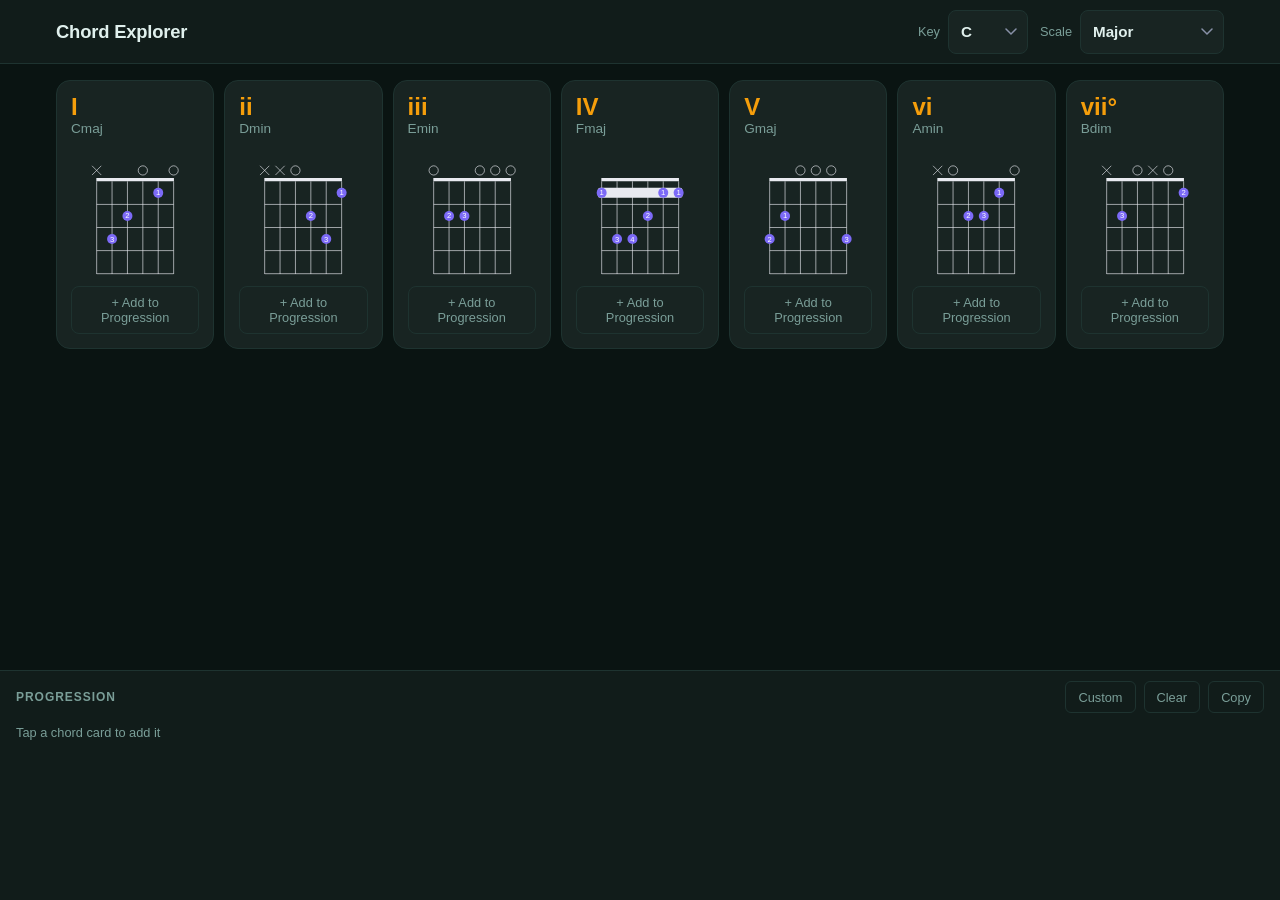
==== chords/index.html @ 4fe4b0cf "Update chord tool: fix horizontal scroll on mobile Hide Key/Scale labels and tighten header spacing " ====
<!doctype html>
<html lang="en">
  <head>
    <meta charset="UTF-8" />
    <meta name="viewport" content="width=device-width, initial-scale=1.0" />
    <title>Chord Explorer</title>
    <link rel="icon" type="image/svg+xml" href="data:image/svg+xml,<svg xmlns='http://www.w3.org/2000/svg' viewBox='0 0 100 100'><text y='.9em' font-size='90'>🎸</text></svg>" />
    <script type="module" crossorigin src="/chords/assets/index-B1bBTG7z.js"></script>
    <link rel="stylesheet" crossorigin href="/chords/assets/index-D0jfvuM8.css">
  </head>
  <body>
    <header id="app-header">
      <div class="header-inner">
        <h1 class="app-title">Chord Explorer</h1>
        <div class="controls">
          <div class="control-group">
            <label for="key-select">Key</label>
            <select id="key-select"></select>
          </div>
          <div class="control-group">
            <label for="scale-select">Scale</label>
            <select id="scale-select"></select>
          </div>
        </div>
      </div>
    </header>

    <main>
      <div id="chord-grid"></div>
    </main>

    <footer id="progression-bar">
      <div class="progression-header">
        <span class="progression-label">Progression</span>
        <div class="progression-actions">
          <button id="custom-chord-btn" class="btn-ghost">Custom</button>
          <button id="clear-btn" class="btn-ghost">Clear</button>
          <button id="copy-btn" class="btn-ghost">Copy</button>
        </div>
      </div>
      <div class="progression-slots" id="progression-slots">
        <p class="progression-empty">Tap a chord card to add it</p>
      </div>
    </footer>

    <!-- Custom chord modal -->
    <div id="custom-modal" class="modal-backdrop" hidden>
      <div class="modal">
        <div class="modal-header">
          <h2 class="modal-title">Custom Chord</h2>
          <button id="modal-close" class="modal-close" aria-label="Close">×</button>
        </div>
        <p class="modal-hint">Tap a fret to place a finger. Tap the string label to toggle mute (✕) / open (○).</p>
        <div class="fret-editor">
          <div id="fret-grid"></div>
        </div>
        <div id="chord-id-result" class="chord-id-result" hidden></div>
        <div class="modal-footer">
          <input id="custom-chord-name" class="chord-name-input" type="text" placeholder="Name (optional, e.g. Cadd9)" maxlength="20" />
          <button id="custom-chord-add" class="btn-accent">Add to Progression</button>
        </div>
      </div>
    </div>

  </body>
</html>
---- chords/assets/index-D0jfvuM8.css ----
:root{--bg: #0a1412;--surface: #111c1a;--card: #182422;--card-hover: #1e2c29;--accent: #2dd4bf;--accent-glow: rgba(45, 212, 191, .3);--accent2: #f59e0b;--text: #e0f0ed;--text-muted: #7a9e98;--border: #1e3330;--strong-color: #2dd4bf;--strong-glow: rgba(45, 212, 191, .35);--common-color: #67e8f9;--common-glow: rgba(103, 232, 249, .25);--possible-color: #6ee7b7;--possible-glow: rgba(110, 231, 183, .2);--header-height: 64px;--footer-height: 230px}*,*:before,*:after{box-sizing:border-box;margin:0;padding:0}html{font-size:16px;-webkit-text-size-adjust:100%;overflow-x:hidden}body{overflow-x:hidden}body{font-family:-apple-system,BlinkMacSystemFont,Segoe UI,Roboto,sans-serif;background:var(--bg);color:var(--text);min-height:100dvh;display:flex;flex-direction:column}#app-header{position:sticky;top:0;z-index:100;background:var(--surface);border-bottom:1px solid var(--border);height:var(--header-height)}.header-inner{max-width:1200px;margin:0 auto;padding:0 16px;height:100%;display:flex;align-items:center;gap:16px}.app-title{font-size:1.15rem;font-weight:700;color:var(--text);letter-spacing:-.01em;white-space:nowrap;flex-shrink:0}.controls{display:flex;gap:12px;flex:1;justify-content:flex-end}.control-group{display:flex;align-items:center;gap:8px}.control-group label{font-size:.8rem;color:var(--text-muted);font-weight:500;white-space:nowrap}select{-webkit-appearance:none;-moz-appearance:none;appearance:none;background:var(--card);color:var(--text);border:1px solid var(--border);border-radius:8px;padding:8px 32px 8px 12px;font-size:.95rem;font-weight:600;cursor:pointer;min-height:44px;min-width:80px;background-image:url("data:image/svg+xml,%3Csvg xmlns='http://www.w3.org/2000/svg' width='12' height='8' viewBox='0 0 12 8'%3E%3Cpath d='M1 1l5 5 5-5' stroke='%238891a8' stroke-width='1.5' fill='none' stroke-linecap='round'/%3E%3C/svg%3E");background-repeat:no-repeat;background-position:right 10px center;transition:border-color .15s,background-color .15s}select:focus{outline:none;border-color:var(--accent)}main{flex:1;padding:16px;padding-bottom:calc(var(--footer-height) + 24px);max-width:1200px;margin:0 auto;width:100%}#chord-grid{display:grid;grid-template-columns:repeat(2,1fr);gap:10px}@media (min-width: 480px){#chord-grid{grid-template-columns:repeat(2,1fr)}}@media (min-width: 768px){#chord-grid{grid-template-columns:repeat(3,1fr)}}@media (min-width: 1024px){#chord-grid{grid-template-columns:repeat(4,1fr)}}@media (min-width: 1200px){#chord-grid{grid-template-columns:repeat(7,1fr)}}.chord-card{position:relative;background:var(--card);border:1px solid var(--border);border-radius:14px;padding:14px;cursor:pointer;transition:border-color .2s,box-shadow .2s,background-color .2s;display:flex;flex-direction:column;gap:10px;-webkit-tap-highlight-color:transparent;-webkit-user-select:none;user-select:none}@media (max-width: 479px){.header-inner{gap:8px;padding:0 10px}.app-title{font-size:1rem}.control-group label{display:none}.controls{gap:6px}select{min-width:0;padding:8px 28px 8px 8px;font-size:.9rem}}@media (max-width: 479px){.chord-card{flex-direction:column;padding:10px;gap:6px}.diagram-container{height:110px}.diagram-container svg{height:110px}.numeral{font-size:1.2rem}.add-btn{display:none}.chord-card.active:after{content:none}}.chord-card:active{background:var(--card-hover)}.chord-card.active{border-color:var(--accent);box-shadow:0 0 0 1px var(--accent),0 4px 20px var(--accent-glow)}.chord-card.strength-strong{border-color:var(--strong-color);box-shadow:0 0 12px var(--strong-glow)}.chord-card.strength-common{border-color:var(--common-color);box-shadow:0 0 8px var(--common-glow)}.chord-card.strength-possible{border-color:var(--possible-color)}.chord-card.strength-unusual{border-color:var(--border)}.suggestion-badge{position:absolute;top:-10px;right:10px;font-size:.68rem;font-weight:700;padding:2px 8px;border-radius:20px;letter-spacing:.02em;text-transform:uppercase;pointer-events:none}.badge-strong{background:var(--strong-color);color:#0a1412}.badge-common{background:var(--common-color);color:#0a1412}.badge-possible{background:var(--possible-color);color:#0a1412}.card-top{display:flex;flex-direction:column;gap:2px}.numeral{font-size:1.5rem;font-weight:800;color:var(--accent2);line-height:1;font-variant-numeric:tabular-nums}.chord-name{font-size:.85rem;color:var(--text-muted);font-weight:500}.diagram-container{display:flex;align-items:center;justify-content:center;height:130px}.diagram-container svg{width:100%;height:130px;max-width:140px}.diagram-container .barre{fill:#e8eaf0!important}.diagram-loading{width:40px;height:40px;flex-shrink:0;border:2px solid var(--border);border-top-color:var(--accent);border-radius:50%;animation:spin .8s linear infinite}@keyframes spin{to{transform:rotate(360deg)}}.no-fingering{font-size:.75rem;color:var(--text-muted);text-align:center;line-height:1.4}.add-btn{background:transparent;border:1px solid var(--border);color:var(--text-muted);border-radius:8px;padding:8px 12px;font-size:.8rem;cursor:pointer;transition:border-color .15s,color .15s,background-color .15s;min-height:36px;width:100%;text-align:center;margin-top:auto}.add-btn:active,.add-btn:hover{border-color:var(--accent);color:var(--accent);background:var(--accent-glow)}#progression-bar{position:fixed;bottom:0;left:0;right:0;z-index:100;background:var(--surface);border-top:1px solid var(--border);padding:10px 16px 12px;height:var(--footer-height);display:flex;flex-direction:column;gap:8px}.progression-header{display:flex;align-items:center;justify-content:space-between}.progression-label{font-size:.75rem;font-weight:700;color:var(--text-muted);text-transform:uppercase;letter-spacing:.08em}.progression-actions{display:flex;gap:8px}.btn-ghost{background:transparent;border:1px solid var(--border);color:var(--text-muted);border-radius:6px;padding:4px 12px;font-size:.8rem;cursor:pointer;min-height:32px;transition:border-color .15s,color .15s}.btn-ghost:active,.btn-ghost:hover{border-color:var(--text-muted);color:var(--text)}.modal-backdrop{position:fixed;top:0;right:0;bottom:0;left:0;z-index:200;background:#000000b3;display:flex;align-items:center;justify-content:center;padding:16px}.modal-backdrop[hidden]{display:none}.modal{background:var(--surface);border:1px solid var(--border);border-radius:16px;padding:20px;width:100%;max-width:420px;display:flex;flex-direction:column;gap:14px}.modal-header{display:flex;align-items:center;justify-content:space-between}.modal-title{font-size:1rem;font-weight:700}.modal-close{background:none;border:none;color:var(--text-muted);font-size:1.4rem;cursor:pointer;line-height:1;padding:0 4px}.modal-hint{font-size:.75rem;color:var(--text-muted);line-height:1.4}.fret-editor{overflow-x:auto}.fret-nav-row{display:flex;align-items:center;justify-content:center;gap:12px;margin-bottom:8px}.fret-nav-btn{background:var(--card);border:1px solid var(--border);color:var(--text);border-radius:6px;width:32px;height:32px;font-size:.75rem;cursor:pointer;transition:background .12s}.fret-nav-btn:disabled{opacity:.3;cursor:default}.fret-nav-btn:not(:disabled):active{background:var(--border)}.fret-nav-label{font-size:.8rem;color:var(--text-muted);min-width:80px;text-align:center}.fret-row{display:flex;gap:6px;margin-bottom:6px;align-items:center}.fret-label-cell{width:24px;flex-shrink:0;font-size:.7rem;color:var(--text-muted);text-align:right;padding-right:4px;background:none;border:none;cursor:pointer;border-radius:4px;-webkit-tap-highlight-color:transparent;align-self:stretch}.fret-label-cell:active{color:var(--accent);background:var(--accent-glow)}.string-header{flex:1;background:var(--card);border:1px solid var(--border);color:var(--text-muted);border-radius:6px;height:36px;font-size:.8rem;font-weight:600;cursor:pointer;transition:background .12s,color .12s;-webkit-tap-highlight-color:transparent}.string-header:active{background:var(--border)}.string-header.is-muted{color:var(--text-muted);border-color:var(--text-muted)}.fret-cell{flex:1;background:var(--card);border:1px solid var(--border);border-radius:6px;height:36px;cursor:pointer;transition:background .12s,border-color .12s;-webkit-tap-highlight-color:transparent}.fret-cell.active{background:var(--accent);border-color:var(--accent)}.fret-cell.muted{opacity:.3;cursor:default}.chord-id-result{font-size:.82rem;font-weight:600;padding:8px 12px;border-radius:8px;text-align:center;letter-spacing:.01em}.chord-id-result[hidden]{display:none}.chord-id-in-key{background:#2dd4bf1a;color:var(--accent);border:1px solid rgba(45,212,191,.3)}.chord-id-out-of-key{background:#8891a814;color:var(--text-muted);border:1px solid var(--border)}.modal-footer{display:flex;gap:8px;align-items:center}.chord-name-input{flex:1;background:var(--card);border:1px solid var(--border);border-radius:8px;color:var(--text);padding:0 12px;height:40px;font-size:.9rem;min-width:0}.chord-name-input:focus{outline:none;border-color:var(--accent)}.btn-accent{background:var(--accent);border:none;color:#fff;border-radius:8px;padding:0 16px;height:40px;font-size:.85rem;font-weight:600;cursor:pointer;white-space:nowrap;flex-shrink:0;transition:opacity .15s}.btn-accent:active{opacity:.8}.progression-slots{display:flex;gap:8px;overflow-x:auto;padding-bottom:2px;scrollbar-width:none;-webkit-overflow-scrolling:touch}.progression-slots::-webkit-scrollbar{display:none}.progression-empty{font-size:.8rem;color:var(--text-muted);padding:4px 0}.prog-slot{flex-shrink:0;display:flex;flex-direction:column;align-items:center;gap:6px;background:var(--card);border:1px solid var(--border);border-radius:10px;padding:8px 14px 12px;position:relative;min-width:96px}.prog-diagram{width:88px}.prog-diagram svg{width:88px;height:90px}.prog-slot-last{border-color:var(--accent)}.prog-numeral{font-size:1.15rem;font-weight:700;color:var(--accent2)}.prog-name{font-size:.9rem;color:var(--text-muted);white-space:nowrap}.prog-remove{position:absolute;top:4px;right:4px;background:none;border:none;color:var(--text-muted);cursor:pointer;font-size:.85rem;line-height:1;width:18px;height:18px;display:flex;align-items:center;justify-content:center;border-radius:4px}.prog-remove:active{color:var(--text)}
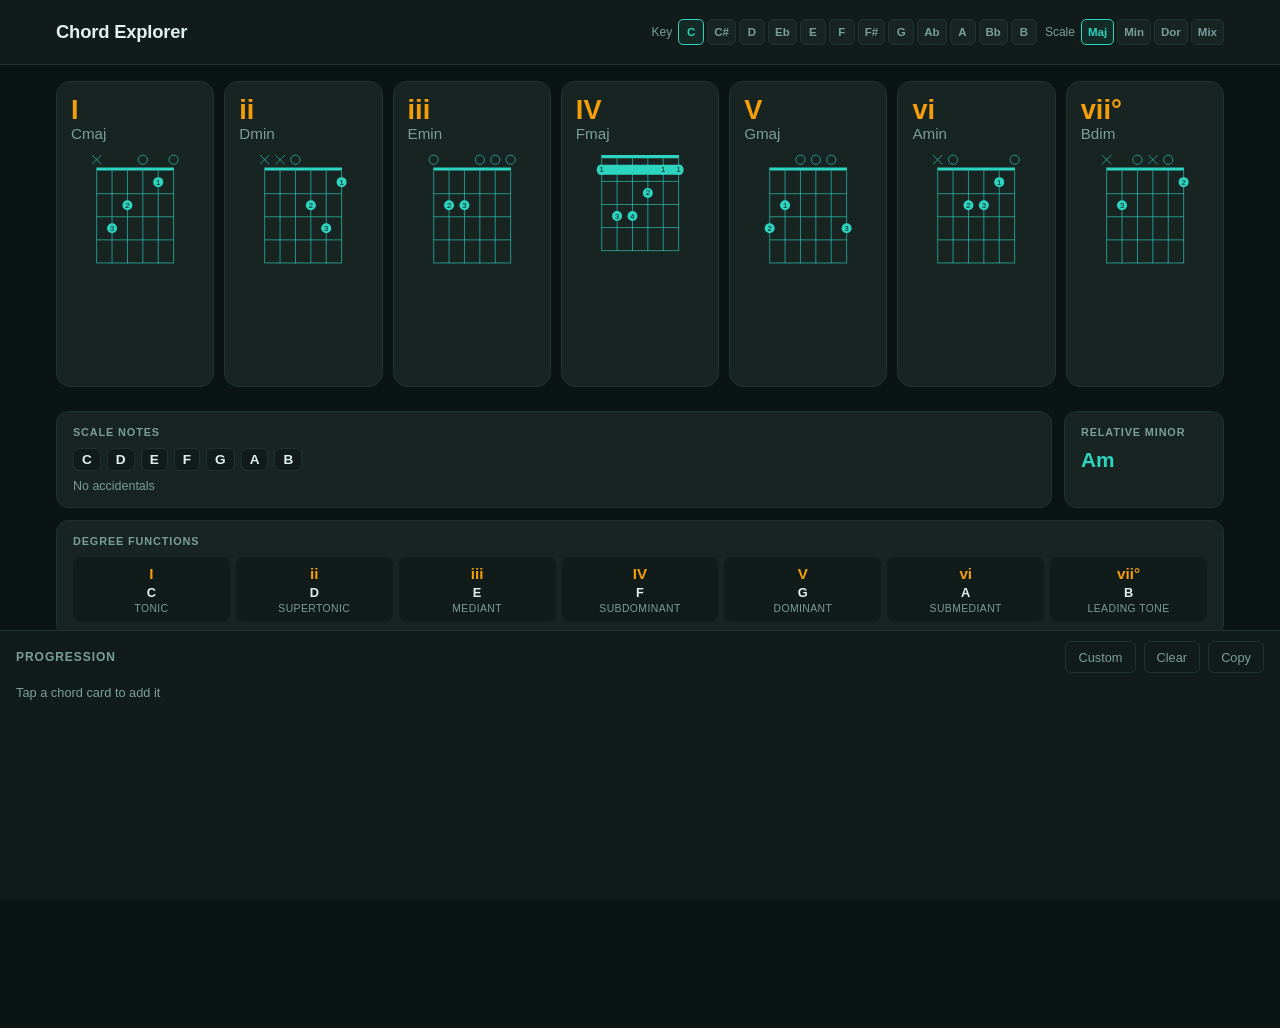
==== commit bb204aad: "Update chord tool: single-tap add, theory panel, teal theme, button selectors - Single-tap to add ch" ====
--- a/chords/index.html
+++ b/chords/index.html
@@ -5,8 +5,8 @@
     <meta name="viewport" content="width=device-width, initial-scale=1.0" />
     <title>Chord Explorer</title>
     <link rel="icon" type="image/svg+xml" href="data:image/svg+xml,<svg xmlns='http://www.w3.org/2000/svg' viewBox='0 0 100 100'><text y='.9em' font-size='90'>🎸</text></svg>" />
-    <script type="module" crossorigin src="/chords/assets/index-B1bBTG7z.js"></script>
-    <link rel="stylesheet" crossorigin href="/chords/assets/index-D0jfvuM8.css">
+    <script type="module" crossorigin src="/chords/assets/index-D_tXbxlu.js"></script>
+    <link rel="stylesheet" crossorigin href="/chords/assets/index-P2fS6Lkc.css">
   </head>
   <body>
     <header id="app-header">
@@ -14,12 +14,12 @@
         <h1 class="app-title">Chord Explorer</h1>
         <div class="controls">
           <div class="control-group">
-            <label for="key-select">Key</label>
-            <select id="key-select"></select>
+            <label>Key</label>
+            <div id="key-buttons" class="btn-group"></div>
           </div>
           <div class="control-group">
-            <label for="scale-select">Scale</label>
-            <select id="scale-select"></select>
+            <label>Scale</label>
+            <div id="scale-buttons" class="btn-group"></div>
           </div>
         </div>
       </div>
@@ -27,6 +27,7 @@
 
     <main>
       <div id="chord-grid"></div>
+      <section id="theory-panel"></section>
     </main>
 
     <footer id="progression-bar">
--- a/chords/assets/index-P2fS6Lkc.css
+++ b/chords/assets/index-P2fS6Lkc.css
@@ -0,0 +1 @@
+:root{--bg: #0a1412;--surface: #111c1a;--card: #182422;--card-hover: #1e2c29;--accent: #2dd4bf;--accent-glow: rgba(45, 212, 191, .3);--accent2: #f59e0b;--text: #e0f0ed;--text-muted: #7a9e98;--border: #1e3330;--strong-color: #2dd4bf;--strong-glow: rgba(45, 212, 191, .35);--common-color: #67e8f9;--common-glow: rgba(103, 232, 249, .25);--possible-color: #6ee7b7;--possible-glow: rgba(110, 231, 183, .2);--header-height: 64px;--footer-height: 270px}*,*:before,*:after{box-sizing:border-box;margin:0;padding:0}html{font-size:16px;-webkit-text-size-adjust:100%;overflow-x:hidden}body{overflow-x:hidden}body{font-family:-apple-system,BlinkMacSystemFont,Segoe UI,Roboto,sans-serif;background:var(--bg);color:var(--text);min-height:100dvh;display:flex;flex-direction:column}#app-header{position:sticky;top:0;z-index:100;background:var(--surface);border-bottom:1px solid var(--border)}.header-inner{max-width:1200px;margin:0 auto;padding:10px 16px;display:flex;align-items:center;gap:12px;flex-wrap:wrap}@media (min-width: 480px){.header-inner{flex-wrap:nowrap;min-height:var(--header-height);padding:0 16px}}.app-title{font-size:1.15rem;font-weight:700;color:var(--text);letter-spacing:-.01em;white-space:nowrap;flex-shrink:0}.controls{display:flex;gap:8px;flex:1;justify-content:flex-end;align-items:center}.control-group{display:flex;align-items:center;gap:6px}.control-group label{font-size:.75rem;color:var(--text-muted);font-weight:500;white-space:nowrap}.btn-group{display:flex;flex-wrap:wrap;gap:3px}.selector-btn{background:var(--card);border:1px solid var(--border);color:var(--text-muted);border-radius:5px;padding:3px 6px;font-size:.72rem;font-weight:600;cursor:pointer;min-height:26px;min-width:26px;white-space:nowrap;transition:border-color .12s,color .12s,background .12s;-webkit-tap-highlight-color:transparent;font-family:inherit}.selector-btn.active{border-color:var(--accent);color:var(--accent);background:#2dd4bf14}.selector-btn:active{background:var(--card-hover)}main{flex:1;padding:16px;padding-bottom:calc(var(--footer-height) + 24px);max-width:1200px;margin:0 auto;width:100%}#chord-grid{display:grid;grid-template-columns:repeat(2,1fr);gap:10px}@media (min-width: 480px){#chord-grid{grid-template-columns:repeat(2,1fr)}}@media (min-width: 768px){#chord-grid{grid-template-columns:repeat(3,1fr)}}@media (min-width: 1024px){#chord-grid{grid-template-columns:repeat(4,1fr)}}@media (min-width: 1200px){#chord-grid{grid-template-columns:repeat(7,1fr)}}.chord-card{position:relative;background:var(--card);border:1px solid var(--border);border-radius:14px;padding:14px;cursor:pointer;transition:border-color .2s,box-shadow .2s,background-color .2s;display:flex;flex-direction:column;gap:10px;-webkit-tap-highlight-color:transparent;-webkit-user-select:none;user-select:none}@media (max-width: 479px){.header-inner{gap:6px;padding:8px 10px}.app-title{font-size:1rem}.control-group label{display:none}.controls{gap:6px;justify-content:flex-start;flex:0 0 100%}}@media (max-width: 479px){.chord-card{flex-direction:column;padding:10px;gap:6px}.diagram-container{height:108px}.diagram-container svg{height:108px}.numeral{font-size:1.4rem}.chord-card.active:after{content:none}}.chord-card:active{background:var(--card-hover)}.chord-card.active{border-color:var(--accent);box-shadow:0 0 0 1px var(--accent),0 4px 20px var(--accent-glow)}.chord-card.strength-strong{border-color:var(--strong-color);box-shadow:0 0 12px var(--strong-glow)}.chord-card.strength-common{border-color:var(--common-color);box-shadow:0 0 8px var(--common-glow)}.chord-card.strength-possible{border-color:var(--possible-color)}.chord-card.strength-unusual{border-color:var(--border)}.suggestion-badge{position:absolute;top:-10px;right:10px;font-size:.68rem;font-weight:700;padding:2px 8px;border-radius:20px;letter-spacing:.02em;text-transform:uppercase;pointer-events:none}.badge-strong{background:var(--strong-color);color:#0a1412}.badge-common{background:var(--common-color);color:#0a1412}.badge-possible{background:var(--possible-color);color:#0a1412}.card-top{display:flex;flex-direction:column;gap:2px}.numeral{font-size:1.7rem;font-weight:800;color:var(--accent2);line-height:1;font-variant-numeric:tabular-nums}.chord-name{font-size:.95rem;color:var(--text-muted);font-weight:500}.diagram-container{display:flex;align-items:center;justify-content:center;height:130px}.diagram-container svg{width:100%;height:130px;max-width:170px}@media (min-width: 1024px){.diagram-container{height:220px}.diagram-container svg{height:220px;max-width:220px}}.diagram-container .barre,.prog-diagram .barre{fill:#2dd4bf!important}.diagram-loading{width:40px;height:40px;flex-shrink:0;border:2px solid var(--border);border-top-color:var(--accent);border-radius:50%;animation:spin .8s linear infinite}@keyframes spin{to{transform:rotate(360deg)}}.no-fingering{font-size:.75rem;color:var(--text-muted);text-align:center;line-height:1.4}#progression-bar{position:fixed;bottom:0;left:0;right:0;z-index:100;background:var(--surface);border-top:1px solid var(--border);padding:10px 16px 12px;height:var(--footer-height);display:flex;flex-direction:column;gap:8px}.progression-header{display:flex;align-items:center;justify-content:space-between}.progression-label{font-size:.75rem;font-weight:700;color:var(--text-muted);text-transform:uppercase;letter-spacing:.08em}.progression-actions{display:flex;gap:8px}.btn-ghost{background:transparent;border:1px solid var(--border);color:var(--text-muted);border-radius:6px;padding:4px 12px;font-size:.8rem;cursor:pointer;min-height:32px;transition:border-color .15s,color .15s}.btn-ghost:active,.btn-ghost:hover{border-color:var(--text-muted);color:var(--text)}.modal-backdrop{position:fixed;top:0;right:0;bottom:0;left:0;z-index:200;background:#000000b3;display:flex;align-items:center;justify-content:center;padding:16px}.modal-backdrop[hidden]{display:none}.modal{background:var(--surface);border:1px solid var(--border);border-radius:16px;padding:20px;width:100%;max-width:420px;display:flex;flex-direction:column;gap:14px}.modal-header{display:flex;align-items:center;justify-content:space-between}.modal-title{font-size:1rem;font-weight:700}.modal-close{background:none;border:none;color:var(--text-muted);font-size:1.4rem;cursor:pointer;line-height:1;padding:0 4px}.modal-hint{font-size:.75rem;color:var(--text-muted);line-height:1.4}.fret-editor{overflow-x:auto}.fret-nav-row{display:flex;align-items:center;justify-content:center;gap:12px;margin-bottom:8px}.fret-nav-btn{background:var(--card);border:1px solid var(--border);color:var(--text);border-radius:6px;width:32px;height:32px;font-size:.75rem;cursor:pointer;transition:background .12s}.fret-nav-btn:disabled{opacity:.3;cursor:default}.fret-nav-btn:not(:disabled):active{background:var(--border)}.fret-nav-label{font-size:.8rem;color:var(--text-muted);min-width:80px;text-align:center}.fret-row{display:flex;gap:6px;margin-bottom:6px;align-items:center}.fret-label-cell{width:24px;flex-shrink:0;font-size:.7rem;color:var(--text-muted);text-align:right;padding-right:4px;background:none;border:none;cursor:pointer;border-radius:4px;-webkit-tap-highlight-color:transparent;align-self:stretch}.fret-label-cell:active{color:var(--accent);background:var(--accent-glow)}.string-header{flex:1;background:var(--card);border:1px solid var(--border);color:var(--text-muted);border-radius:6px;height:36px;font-size:.8rem;font-weight:600;cursor:pointer;transition:background .12s,color .12s;-webkit-tap-highlight-color:transparent}.string-header:active{background:var(--border)}.string-header.is-muted{color:var(--text-muted);border-color:var(--text-muted)}.fret-cell{flex:1;background:var(--card);border:1px solid var(--border);border-radius:6px;height:36px;cursor:pointer;transition:background .12s,border-color .12s;-webkit-tap-highlight-color:transparent}.fret-cell.active{background:var(--accent);border-color:var(--accent)}.fret-cell.muted{opacity:.3;cursor:default}.chord-id-result{font-size:.82rem;font-weight:600;padding:8px 12px;border-radius:8px;text-align:center;letter-spacing:.01em}.chord-id-result[hidden]{display:none}.chord-id-in-key{background:#2dd4bf1a;color:var(--accent);border:1px solid rgba(45,212,191,.3)}.chord-id-out-of-key{background:#8891a814;color:var(--text-muted);border:1px solid var(--border)}.modal-footer{display:flex;gap:8px;align-items:center}.chord-name-input{flex:1;background:var(--card);border:1px solid var(--border);border-radius:8px;color:var(--text);padding:0 12px;height:40px;font-size:.9rem;min-width:0}.chord-name-input:focus{outline:none;border-color:var(--accent)}.btn-accent{background:var(--accent);border:none;color:#fff;border-radius:8px;padding:0 16px;height:40px;font-size:.85rem;font-weight:600;cursor:pointer;white-space:nowrap;flex-shrink:0;transition:opacity .15s}.btn-accent:active{opacity:.8}.progression-slots{display:flex;gap:8px;overflow-x:auto;padding-bottom:2px;scrollbar-width:none;-webkit-overflow-scrolling:touch}.progression-slots::-webkit-scrollbar{display:none}.progression-empty{font-size:.8rem;color:var(--text-muted);padding:4px 0}.prog-slot{flex-shrink:0;display:flex;flex-direction:column;align-items:center;gap:6px;background:var(--card);border:1px solid var(--border);border-radius:10px;padding:8px 14px 12px;position:relative;min-width:116px}.prog-diagram{width:108px}.prog-diagram svg{width:108px;height:112px}.prog-slot-last{border-color:var(--accent)}.prog-numeral{font-size:1.3rem;font-weight:700;color:var(--accent2)}.prog-name{font-size:1rem;color:var(--text-muted);white-space:nowrap}.prog-remove{position:absolute;top:4px;right:4px;background:none;border:none;color:var(--text-muted);cursor:pointer;font-size:.85rem;line-height:1;width:18px;height:18px;display:flex;align-items:center;justify-content:center;border-radius:4px}.prog-remove:active{color:var(--text)}.prog-position{font-size:.65rem;color:var(--text-muted);opacity:.5;font-variant-numeric:tabular-nums}.prog-key-divider{flex-shrink:0;display:flex;flex-direction:column;align-items:center;justify-content:center;gap:4px;padding:0 4px;align-self:stretch}.prog-key-divider:before{content:"";display:block;width:1px;flex:1;background:var(--accent);opacity:.4;margin:0 auto}.prog-key-label{font-size:.62rem;font-weight:700;color:var(--accent);letter-spacing:.04em;text-transform:uppercase;writing-mode:vertical-rl;text-orientation:mixed;opacity:.7}#theory-panel{margin-top:24px;display:flex;flex-direction:column;gap:12px}.theory-row{display:flex;gap:12px;flex-wrap:wrap}.theory-block{background:var(--card);border:1px solid var(--border);border-radius:12px;padding:14px 16px}.theory-block-scale{flex:1;min-width:220px}.theory-block-related{min-width:160px}.theory-block-full{width:100%}.theory-label{font-size:.68rem;font-weight:700;text-transform:uppercase;letter-spacing:.08em;color:var(--text-muted);margin-bottom:10px}.theory-notes{display:flex;flex-wrap:wrap;gap:6px;margin-bottom:8px}.note-chip{background:var(--surface);border:1px solid var(--border);border-radius:6px;padding:3px 8px;font-size:.85rem;font-weight:600;color:var(--text)}.theory-keysig{font-size:.78rem;color:var(--text-muted)}.theory-related-key{font-size:1.3rem;font-weight:700;color:var(--accent);margin-top:2px}.theory-functions{display:grid;grid-template-columns:repeat(7,1fr);gap:6px}@media (max-width: 767px){.theory-functions{grid-template-columns:repeat(4,1fr)}}.theory-fn{display:flex;flex-direction:column;align-items:center;gap:3px;background:var(--surface);border-radius:8px;padding:8px 4px;text-align:center}.fn-numeral{font-size:.95rem;font-weight:700;color:var(--accent2)}.fn-root{font-size:.8rem;font-weight:600;color:var(--text)}.fn-name{font-size:.65rem;color:var(--text-muted);text-transform:uppercase;letter-spacing:.04em}.theory-progressions{display:flex;flex-wrap:wrap;gap:8px}.prog-preset{background:var(--surface);border:1px solid var(--border);color:var(--text);border-radius:8px;padding:8px 14px;font-size:.82rem;font-weight:600;cursor:pointer;font-family:inherit;transition:border-color .15s,color .15s,background .15s;-webkit-tap-highlight-color:transparent}.prog-preset:hover,.prog-preset:active{border-color:var(--accent);color:var(--accent);background:#2dd4bf0f}
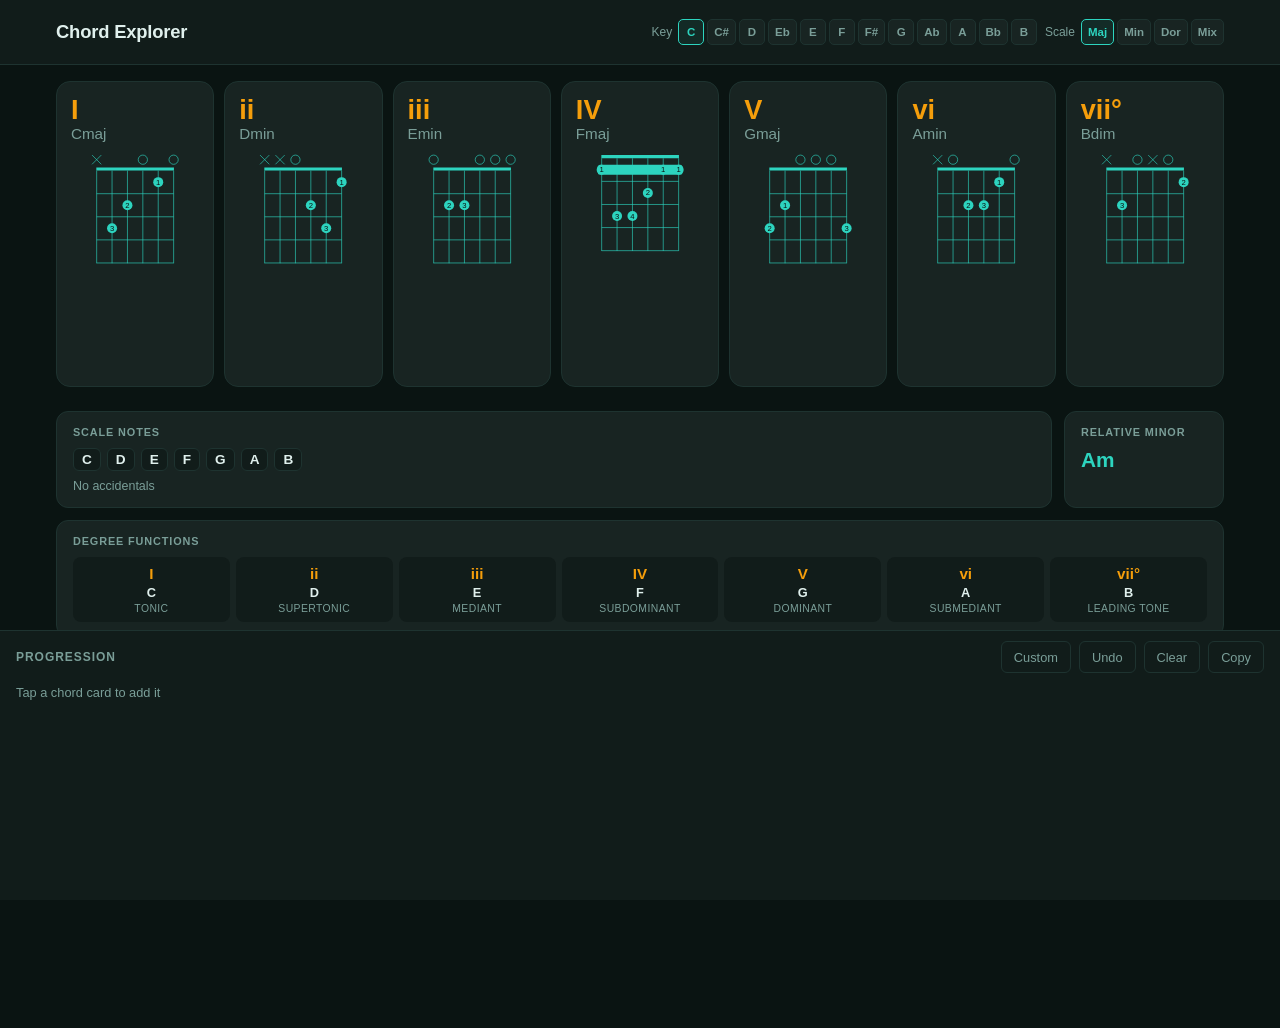
==== commit fb092667: "Update chord tool: undo button and active chord highlight - Undo button removes the last chord added" ====
--- a/chords/index.html
+++ b/chords/index.html
@@ -5,8 +5,8 @@
     <meta name="viewport" content="width=device-width, initial-scale=1.0" />
     <title>Chord Explorer</title>
     <link rel="icon" type="image/svg+xml" href="data:image/svg+xml,<svg xmlns='http://www.w3.org/2000/svg' viewBox='0 0 100 100'><text y='.9em' font-size='90'>🎸</text></svg>" />
-    <script type="module" crossorigin src="/chords/assets/index-D_tXbxlu.js"></script>
-    <link rel="stylesheet" crossorigin href="/chords/assets/index-P2fS6Lkc.css">
+    <script type="module" crossorigin src="/chords/assets/index-DKZpOdws.js"></script>
+    <link rel="stylesheet" crossorigin href="/chords/assets/index-BdS5fghz.css">
   </head>
   <body>
     <header id="app-header">
@@ -35,6 +35,7 @@
         <span class="progression-label">Progression</span>
         <div class="progression-actions">
           <button id="custom-chord-btn" class="btn-ghost">Custom</button>
+          <button id="undo-btn" class="btn-ghost">Undo</button>
           <button id="clear-btn" class="btn-ghost">Clear</button>
           <button id="copy-btn" class="btn-ghost">Copy</button>
         </div>
--- a/chords/assets/index-BdS5fghz.css
+++ b/chords/assets/index-BdS5fghz.css
@@ -0,0 +1 @@
+:root{--bg: #0a1412;--surface: #111c1a;--card: #182422;--card-hover: #1e2c29;--accent: #2dd4bf;--accent-glow: rgba(45, 212, 191, .3);--accent2: #f59e0b;--text: #e0f0ed;--text-muted: #7a9e98;--border: #1e3330;--strong-color: #2dd4bf;--strong-glow: rgba(45, 212, 191, .35);--common-color: #67e8f9;--common-glow: rgba(103, 232, 249, .25);--possible-color: #6ee7b7;--possible-glow: rgba(110, 231, 183, .2);--header-height: 64px;--footer-height: 270px}*,*:before,*:after{box-sizing:border-box;margin:0;padding:0}html{font-size:16px;-webkit-text-size-adjust:100%;overflow-x:hidden}body{overflow-x:hidden}body{font-family:-apple-system,BlinkMacSystemFont,Segoe UI,Roboto,sans-serif;background:var(--bg);color:var(--text);min-height:100dvh;display:flex;flex-direction:column}#app-header{position:sticky;top:0;z-index:100;background:var(--surface);border-bottom:1px solid var(--border)}.header-inner{max-width:1200px;margin:0 auto;padding:10px 16px;display:flex;align-items:center;gap:12px;flex-wrap:wrap}@media (min-width: 480px){.header-inner{flex-wrap:nowrap;min-height:var(--header-height);padding:0 16px}}.app-title{font-size:1.15rem;font-weight:700;color:var(--text);letter-spacing:-.01em;white-space:nowrap;flex-shrink:0}.controls{display:flex;gap:8px;flex:1;justify-content:flex-end;align-items:center}.control-group{display:flex;align-items:center;gap:6px}.control-group label{font-size:.75rem;color:var(--text-muted);font-weight:500;white-space:nowrap}.btn-group{display:flex;flex-wrap:wrap;gap:3px}.selector-btn{background:var(--card);border:1px solid var(--border);color:var(--text-muted);border-radius:5px;padding:3px 6px;font-size:.72rem;font-weight:600;cursor:pointer;min-height:26px;min-width:26px;white-space:nowrap;transition:border-color .12s,color .12s,background .12s;-webkit-tap-highlight-color:transparent;font-family:inherit}.selector-btn.active{border-color:var(--accent);color:var(--accent);background:#2dd4bf14}.selector-btn:active{background:var(--card-hover)}main{flex:1;padding:16px;padding-bottom:calc(var(--footer-height) + 24px);max-width:1200px;margin:0 auto;width:100%}#chord-grid{display:grid;grid-template-columns:repeat(2,1fr);gap:10px}@media (min-width: 480px){#chord-grid{grid-template-columns:repeat(2,1fr)}}@media (min-width: 768px){#chord-grid{grid-template-columns:repeat(3,1fr)}}@media (min-width: 1024px){#chord-grid{grid-template-columns:repeat(4,1fr)}}@media (min-width: 1200px){#chord-grid{grid-template-columns:repeat(7,1fr)}}.chord-card{position:relative;background:var(--card);border:1px solid var(--border);border-radius:14px;padding:14px;cursor:pointer;transition:border-color .2s,box-shadow .2s,background-color .2s,transform .2s;display:flex;flex-direction:column;gap:10px;-webkit-tap-highlight-color:transparent;-webkit-user-select:none;user-select:none}@media (max-width: 479px){.header-inner{gap:6px;padding:8px 10px}.app-title{font-size:1rem}.control-group label{display:none}.controls{gap:6px;justify-content:flex-start;flex:0 0 100%}}@media (max-width: 479px){.chord-card{flex-direction:column;padding:10px;gap:6px}.diagram-container{height:108px}.diagram-container svg{height:108px}.numeral{font-size:1.4rem}.chord-card.active:after{content:none}}.chord-card:active{background:var(--card-hover)}.chord-card.active{border-color:var(--accent);background:#2dd4bf24;box-shadow:0 0 0 2px var(--accent),0 12px 40px #2dd4bf73;transform:translateY(-4px) scale(1.02);z-index:1}.chord-card.strength-strong{border-color:var(--strong-color);box-shadow:0 0 12px var(--strong-glow)}.chord-card.strength-common{border-color:var(--common-color);box-shadow:0 0 8px var(--common-glow)}.chord-card.strength-possible{border-color:var(--possible-color)}.chord-card.strength-unusual{border-color:var(--border)}.suggestion-badge{position:absolute;top:-10px;right:10px;font-size:.68rem;font-weight:700;padding:2px 8px;border-radius:20px;letter-spacing:.02em;text-transform:uppercase;pointer-events:none}.badge-strong{background:var(--strong-color);color:#0a1412}.badge-common{background:var(--common-color);color:#0a1412}.badge-possible{background:var(--possible-color);color:#0a1412}.card-top{display:flex;flex-direction:column;gap:2px}.numeral{font-size:1.7rem;font-weight:800;color:var(--accent2);line-height:1;font-variant-numeric:tabular-nums}.chord-name{font-size:.95rem;color:var(--text-muted);font-weight:500}.diagram-container{display:flex;align-items:center;justify-content:center;height:130px}.diagram-container svg{width:100%;height:130px;max-width:170px}@media (min-width: 1024px){.diagram-container{height:220px}.diagram-container svg{height:220px;max-width:220px}}.diagram-container .barre,.prog-diagram .barre{fill:#2dd4bf!important}.diagram-loading{width:40px;height:40px;flex-shrink:0;border:2px solid var(--border);border-top-color:var(--accent);border-radius:50%;animation:spin .8s linear infinite}@keyframes spin{to{transform:rotate(360deg)}}.no-fingering{font-size:.75rem;color:var(--text-muted);text-align:center;line-height:1.4}#progression-bar{position:fixed;bottom:0;left:0;right:0;z-index:100;background:var(--surface);border-top:1px solid var(--border);padding:10px 16px 12px;height:var(--footer-height);display:flex;flex-direction:column;gap:8px}.progression-header{display:flex;align-items:center;justify-content:space-between}.progression-label{font-size:.75rem;font-weight:700;color:var(--text-muted);text-transform:uppercase;letter-spacing:.08em}.progression-actions{display:flex;gap:8px}.btn-ghost{background:transparent;border:1px solid var(--border);color:var(--text-muted);border-radius:6px;padding:4px 12px;font-size:.8rem;cursor:pointer;min-height:32px;transition:border-color .15s,color .15s}.btn-ghost:active,.btn-ghost:hover{border-color:var(--text-muted);color:var(--text)}.modal-backdrop{position:fixed;top:0;right:0;bottom:0;left:0;z-index:200;background:#000000b3;display:flex;align-items:center;justify-content:center;padding:16px}.modal-backdrop[hidden]{display:none}.modal{background:var(--surface);border:1px solid var(--border);border-radius:16px;padding:20px;width:100%;max-width:420px;display:flex;flex-direction:column;gap:14px}.modal-header{display:flex;align-items:center;justify-content:space-between}.modal-title{font-size:1rem;font-weight:700}.modal-close{background:none;border:none;color:var(--text-muted);font-size:1.4rem;cursor:pointer;line-height:1;padding:0 4px}.modal-hint{font-size:.75rem;color:var(--text-muted);line-height:1.4}.fret-editor{overflow-x:auto}.fret-nav-row{display:flex;align-items:center;justify-content:center;gap:12px;margin-bottom:8px}.fret-nav-btn{background:var(--card);border:1px solid var(--border);color:var(--text);border-radius:6px;width:32px;height:32px;font-size:.75rem;cursor:pointer;transition:background .12s}.fret-nav-btn:disabled{opacity:.3;cursor:default}.fret-nav-btn:not(:disabled):active{background:var(--border)}.fret-nav-label{font-size:.8rem;color:var(--text-muted);min-width:80px;text-align:center}.fret-row{display:flex;gap:6px;margin-bottom:6px;align-items:center}.fret-label-cell{width:24px;flex-shrink:0;font-size:.7rem;color:var(--text-muted);text-align:right;padding-right:4px;background:none;border:none;cursor:pointer;border-radius:4px;-webkit-tap-highlight-color:transparent;align-self:stretch}.fret-label-cell:active{color:var(--accent);background:var(--accent-glow)}.string-header{flex:1;background:var(--card);border:1px solid var(--border);color:var(--text-muted);border-radius:6px;height:36px;font-size:.8rem;font-weight:600;cursor:pointer;transition:background .12s,color .12s;-webkit-tap-highlight-color:transparent}.string-header:active{background:var(--border)}.string-header.is-muted{color:var(--text-muted);border-color:var(--text-muted)}.fret-cell{flex:1;background:var(--card);border:1px solid var(--border);border-radius:6px;height:36px;cursor:pointer;transition:background .12s,border-color .12s;-webkit-tap-highlight-color:transparent}.fret-cell.active{background:var(--accent);border-color:var(--accent)}.fret-cell.muted{opacity:.3;cursor:default}.chord-id-result{font-size:.82rem;font-weight:600;padding:8px 12px;border-radius:8px;text-align:center;letter-spacing:.01em}.chord-id-result[hidden]{display:none}.chord-id-in-key{background:#2dd4bf1a;color:var(--accent);border:1px solid rgba(45,212,191,.3)}.chord-id-out-of-key{background:#8891a814;color:var(--text-muted);border:1px solid var(--border)}.modal-footer{display:flex;gap:8px;align-items:center}.chord-name-input{flex:1;background:var(--card);border:1px solid var(--border);border-radius:8px;color:var(--text);padding:0 12px;height:40px;font-size:.9rem;min-width:0}.chord-name-input:focus{outline:none;border-color:var(--accent)}.btn-accent{background:var(--accent);border:none;color:#fff;border-radius:8px;padding:0 16px;height:40px;font-size:.85rem;font-weight:600;cursor:pointer;white-space:nowrap;flex-shrink:0;transition:opacity .15s}.btn-accent:active{opacity:.8}.progression-slots{display:flex;gap:8px;overflow-x:auto;padding-bottom:2px;scrollbar-width:none;-webkit-overflow-scrolling:touch}.progression-slots::-webkit-scrollbar{display:none}.progression-empty{font-size:.8rem;color:var(--text-muted);padding:4px 0}.prog-slot{flex-shrink:0;display:flex;flex-direction:column;align-items:center;gap:6px;background:var(--card);border:1px solid var(--border);border-radius:10px;padding:8px 14px 12px;position:relative;min-width:116px}.prog-diagram{width:108px}.prog-diagram svg{width:108px;height:112px}.prog-slot-last{border-color:var(--accent)}.prog-numeral{font-size:1.3rem;font-weight:700;color:var(--accent2)}.prog-name{font-size:1rem;color:var(--text-muted);white-space:nowrap}.prog-remove{position:absolute;top:4px;right:4px;background:none;border:none;color:var(--text-muted);cursor:pointer;font-size:.85rem;line-height:1;width:18px;height:18px;display:flex;align-items:center;justify-content:center;border-radius:4px}.prog-remove:active{color:var(--text)}.prog-position{font-size:.65rem;color:var(--text-muted);opacity:.5;font-variant-numeric:tabular-nums}.prog-key-divider{flex-shrink:0;display:flex;flex-direction:column;align-items:center;justify-content:center;gap:4px;padding:0 4px;align-self:stretch}.prog-key-divider:before{content:"";display:block;width:1px;flex:1;background:var(--accent);opacity:.4;margin:0 auto}.prog-key-label{font-size:.62rem;font-weight:700;color:var(--accent);letter-spacing:.04em;text-transform:uppercase;writing-mode:vertical-rl;text-orientation:mixed;opacity:.7}#theory-panel{margin-top:24px;display:flex;flex-direction:column;gap:12px}.theory-row{display:flex;gap:12px;flex-wrap:wrap}.theory-block{background:var(--card);border:1px solid var(--border);border-radius:12px;padding:14px 16px}.theory-block-scale{flex:1;min-width:220px}.theory-block-related{min-width:160px}.theory-block-full{width:100%}.theory-label{font-size:.68rem;font-weight:700;text-transform:uppercase;letter-spacing:.08em;color:var(--text-muted);margin-bottom:10px}.theory-notes{display:flex;flex-wrap:wrap;gap:6px;margin-bottom:8px}.note-chip{background:var(--surface);border:1px solid var(--border);border-radius:6px;padding:3px 8px;font-size:.85rem;font-weight:600;color:var(--text)}.theory-keysig{font-size:.78rem;color:var(--text-muted)}.theory-related-key{font-size:1.3rem;font-weight:700;color:var(--accent);margin-top:2px}.theory-functions{display:grid;grid-template-columns:repeat(7,1fr);gap:6px}@media (max-width: 767px){.theory-functions{grid-template-columns:repeat(4,1fr)}}.theory-fn{display:flex;flex-direction:column;align-items:center;gap:3px;background:var(--surface);border-radius:8px;padding:8px 4px;text-align:center}.fn-numeral{font-size:.95rem;font-weight:700;color:var(--accent2)}.fn-root{font-size:.8rem;font-weight:600;color:var(--text)}.fn-name{font-size:.65rem;color:var(--text-muted);text-transform:uppercase;letter-spacing:.04em}.theory-progressions{display:flex;flex-wrap:wrap;gap:8px}.prog-preset{background:var(--surface);border:1px solid var(--border);color:var(--text);border-radius:8px;padding:8px 14px;font-size:.82rem;font-weight:600;cursor:pointer;font-family:inherit;transition:border-color .15s,color .15s,background .15s;-webkit-tap-highlight-color:transparent}.prog-preset:hover,.prog-preset:active{border-color:var(--accent);color:var(--accent);background:#2dd4bf0f}
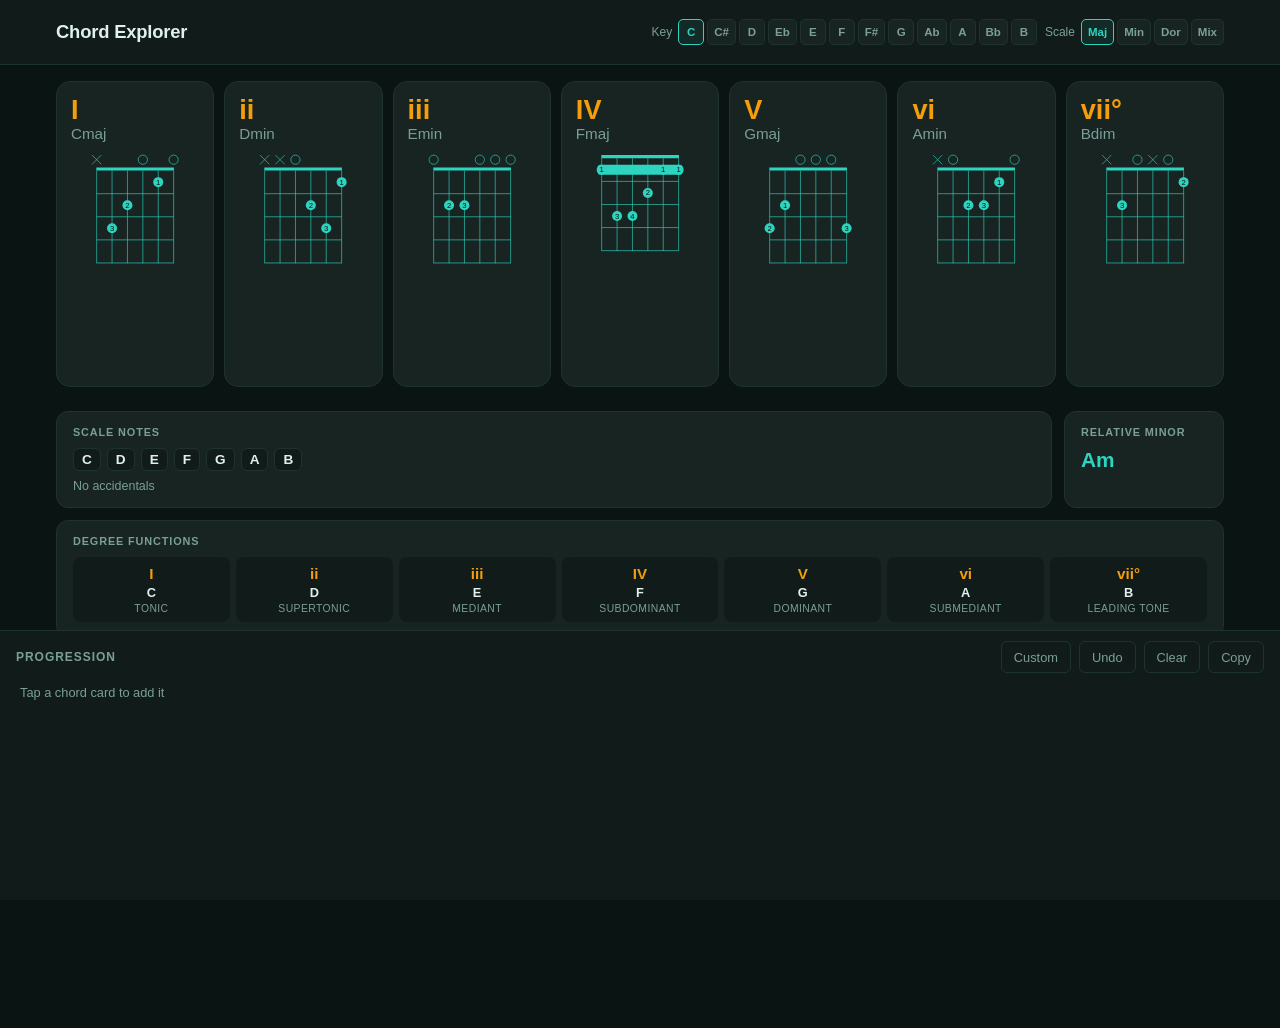
==== commit 8eba00da: "Update chord tool: red remove badge on progression slots Co-Authored-By: Claude Sonnet 4.6 <noreply@" ====
--- a/chords/index.html
+++ b/chords/index.html
@@ -5,8 +5,8 @@
     <meta name="viewport" content="width=device-width, initial-scale=1.0" />
     <title>Chord Explorer</title>
     <link rel="icon" type="image/svg+xml" href="data:image/svg+xml,<svg xmlns='http://www.w3.org/2000/svg' viewBox='0 0 100 100'><text y='.9em' font-size='90'>🎸</text></svg>" />
-    <script type="module" crossorigin src="/chords/assets/index-DKZpOdws.js"></script>
-    <link rel="stylesheet" crossorigin href="/chords/assets/index-BdS5fghz.css">
+    <script type="module" crossorigin src="/chords/assets/index-DGN5VUAy.js"></script>
+    <link rel="stylesheet" crossorigin href="/chords/assets/index-DFuFRDxB.css">
   </head>
   <body>
     <header id="app-header">
--- a/chords/assets/index-DFuFRDxB.css
+++ b/chords/assets/index-DFuFRDxB.css
@@ -0,0 +1 @@
+:root{--bg: #0a1412;--surface: #111c1a;--card: #182422;--card-hover: #1e2c29;--accent: #2dd4bf;--accent-glow: rgba(45, 212, 191, .3);--accent2: #f59e0b;--text: #e0f0ed;--text-muted: #7a9e98;--border: #1e3330;--strong-color: #2dd4bf;--strong-glow: rgba(45, 212, 191, .35);--common-color: #67e8f9;--common-glow: rgba(103, 232, 249, .25);--possible-color: #6ee7b7;--possible-glow: rgba(110, 231, 183, .2);--header-height: 64px;--footer-height: 270px}*,*:before,*:after{box-sizing:border-box;margin:0;padding:0}html{font-size:16px;-webkit-text-size-adjust:100%;overflow-x:hidden}body{overflow-x:hidden}body{font-family:-apple-system,BlinkMacSystemFont,Segoe UI,Roboto,sans-serif;background:var(--bg);color:var(--text);min-height:100dvh;display:flex;flex-direction:column}#app-header{position:sticky;top:0;z-index:100;background:var(--surface);border-bottom:1px solid var(--border)}.header-inner{max-width:1200px;margin:0 auto;padding:10px 16px;display:flex;align-items:center;gap:12px;flex-wrap:wrap}@media (min-width: 480px){.header-inner{flex-wrap:nowrap;min-height:var(--header-height);padding:0 16px}}.app-title{font-size:1.15rem;font-weight:700;color:var(--text);letter-spacing:-.01em;white-space:nowrap;flex-shrink:0}.controls{display:flex;gap:8px;flex:1;justify-content:flex-end;align-items:center}.control-group{display:flex;align-items:center;gap:6px}.control-group label{font-size:.75rem;color:var(--text-muted);font-weight:500;white-space:nowrap}.btn-group{display:flex;flex-wrap:wrap;gap:3px}.selector-btn{background:var(--card);border:1px solid var(--border);color:var(--text-muted);border-radius:5px;padding:3px 6px;font-size:.72rem;font-weight:600;cursor:pointer;min-height:26px;min-width:26px;white-space:nowrap;transition:border-color .12s,color .12s,background .12s;-webkit-tap-highlight-color:transparent;font-family:inherit}.selector-btn.active{border-color:var(--accent);color:var(--accent);background:#2dd4bf14}.selector-btn:active{background:var(--card-hover)}main{flex:1;padding:16px;padding-bottom:calc(var(--footer-height) + 24px);max-width:1200px;margin:0 auto;width:100%}#chord-grid{display:grid;grid-template-columns:repeat(2,1fr);gap:10px}@media (min-width: 480px){#chord-grid{grid-template-columns:repeat(2,1fr)}}@media (min-width: 768px){#chord-grid{grid-template-columns:repeat(3,1fr)}}@media (min-width: 1024px){#chord-grid{grid-template-columns:repeat(4,1fr)}}@media (min-width: 1200px){#chord-grid{grid-template-columns:repeat(7,1fr)}}.chord-card{position:relative;background:var(--card);border:1px solid var(--border);border-radius:14px;padding:14px;cursor:pointer;transition:border-color .2s,box-shadow .2s,background-color .2s,transform .2s;display:flex;flex-direction:column;gap:10px;-webkit-tap-highlight-color:transparent;-webkit-user-select:none;user-select:none}@media (max-width: 479px){.header-inner{gap:6px;padding:8px 10px}.app-title{font-size:1rem}.control-group label{display:none}.controls{gap:6px;justify-content:flex-start;flex:0 0 100%}}@media (max-width: 479px){.chord-card{flex-direction:column;padding:10px;gap:6px}.diagram-container{height:108px}.diagram-container svg{height:108px}.numeral{font-size:1.4rem}.chord-card.active:after{content:none}}.chord-card:active{background:var(--card-hover)}.chord-card.active{border-color:var(--accent);background:#2dd4bf24;box-shadow:0 0 0 2px var(--accent),0 12px 40px #2dd4bf73;transform:translateY(-4px) scale(1.02);z-index:1}.chord-card.strength-strong{border-color:var(--strong-color);box-shadow:0 0 12px var(--strong-glow)}.chord-card.strength-common{border-color:var(--common-color);box-shadow:0 0 8px var(--common-glow)}.chord-card.strength-possible{border-color:var(--possible-color)}.chord-card.strength-unusual{border-color:var(--border)}.suggestion-badge{position:absolute;top:-10px;right:10px;font-size:.68rem;font-weight:700;padding:2px 8px;border-radius:20px;letter-spacing:.02em;text-transform:uppercase;pointer-events:none}.badge-strong{background:var(--strong-color);color:#0a1412}.badge-common{background:var(--common-color);color:#0a1412}.badge-possible{background:var(--possible-color);color:#0a1412}.card-top{display:flex;flex-direction:column;gap:2px}.numeral{font-size:1.7rem;font-weight:800;color:var(--accent2);line-height:1;font-variant-numeric:tabular-nums}.chord-name{font-size:.95rem;color:var(--text-muted);font-weight:500}.diagram-container{display:flex;align-items:center;justify-content:center;height:130px}.diagram-container svg{width:100%;height:130px;max-width:170px}@media (min-width: 1024px){.diagram-container{height:220px}.diagram-container svg{height:220px;max-width:220px}}.diagram-container .barre,.prog-diagram .barre{fill:#2dd4bf!important}.diagram-loading{width:40px;height:40px;flex-shrink:0;border:2px solid var(--border);border-top-color:var(--accent);border-radius:50%;animation:spin .8s linear infinite}@keyframes spin{to{transform:rotate(360deg)}}.no-fingering{font-size:.75rem;color:var(--text-muted);text-align:center;line-height:1.4}#progression-bar{position:fixed;bottom:0;left:0;right:0;z-index:100;background:var(--surface);border-top:1px solid var(--border);padding:10px 16px 12px;height:var(--footer-height);display:flex;flex-direction:column;gap:8px}.progression-header{display:flex;align-items:center;justify-content:space-between}.progression-label{font-size:.75rem;font-weight:700;color:var(--text-muted);text-transform:uppercase;letter-spacing:.08em}.progression-actions{display:flex;gap:8px}.btn-ghost{background:transparent;border:1px solid var(--border);color:var(--text-muted);border-radius:6px;padding:4px 12px;font-size:.8rem;cursor:pointer;min-height:32px;transition:border-color .15s,color .15s}.btn-ghost:active,.btn-ghost:hover{border-color:var(--text-muted);color:var(--text)}.modal-backdrop{position:fixed;top:0;right:0;bottom:0;left:0;z-index:200;background:#000000b3;display:flex;align-items:center;justify-content:center;padding:16px}.modal-backdrop[hidden]{display:none}.modal{background:var(--surface);border:1px solid var(--border);border-radius:16px;padding:20px;width:100%;max-width:420px;display:flex;flex-direction:column;gap:14px}.modal-header{display:flex;align-items:center;justify-content:space-between}.modal-title{font-size:1rem;font-weight:700}.modal-close{background:none;border:none;color:var(--text-muted);font-size:1.4rem;cursor:pointer;line-height:1;padding:0 4px}.modal-hint{font-size:.75rem;color:var(--text-muted);line-height:1.4}.fret-editor{overflow-x:auto}.fret-nav-row{display:flex;align-items:center;justify-content:center;gap:12px;margin-bottom:8px}.fret-nav-btn{background:var(--card);border:1px solid var(--border);color:var(--text);border-radius:6px;width:32px;height:32px;font-size:.75rem;cursor:pointer;transition:background .12s}.fret-nav-btn:disabled{opacity:.3;cursor:default}.fret-nav-btn:not(:disabled):active{background:var(--border)}.fret-nav-label{font-size:.8rem;color:var(--text-muted);min-width:80px;text-align:center}.fret-row{display:flex;gap:6px;margin-bottom:6px;align-items:center}.fret-label-cell{width:24px;flex-shrink:0;font-size:.7rem;color:var(--text-muted);text-align:right;padding-right:4px;background:none;border:none;cursor:pointer;border-radius:4px;-webkit-tap-highlight-color:transparent;align-self:stretch}.fret-label-cell:active{color:var(--accent);background:var(--accent-glow)}.string-header{flex:1;background:var(--card);border:1px solid var(--border);color:var(--text-muted);border-radius:6px;height:36px;font-size:.8rem;font-weight:600;cursor:pointer;transition:background .12s,color .12s;-webkit-tap-highlight-color:transparent}.string-header:active{background:var(--border)}.string-header.is-muted{color:var(--text-muted);border-color:var(--text-muted)}.fret-cell{flex:1;background:var(--card);border:1px solid var(--border);border-radius:6px;height:36px;cursor:pointer;transition:background .12s,border-color .12s;-webkit-tap-highlight-color:transparent}.fret-cell.active{background:var(--accent);border-color:var(--accent)}.fret-cell.muted{opacity:.3;cursor:default}.chord-id-result{font-size:.82rem;font-weight:600;padding:8px 12px;border-radius:8px;text-align:center;letter-spacing:.01em}.chord-id-result[hidden]{display:none}.chord-id-in-key{background:#2dd4bf1a;color:var(--accent);border:1px solid rgba(45,212,191,.3)}.chord-id-out-of-key{background:#8891a814;color:var(--text-muted);border:1px solid var(--border)}.modal-footer{display:flex;gap:8px;align-items:center}.chord-name-input{flex:1;background:var(--card);border:1px solid var(--border);border-radius:8px;color:var(--text);padding:0 12px;height:40px;font-size:.9rem;min-width:0}.chord-name-input:focus{outline:none;border-color:var(--accent)}.btn-accent{background:var(--accent);border:none;color:#fff;border-radius:8px;padding:0 16px;height:40px;font-size:.85rem;font-weight:600;cursor:pointer;white-space:nowrap;flex-shrink:0;transition:opacity .15s}.btn-accent:active{opacity:.8}.progression-slots{display:flex;gap:8px;overflow-x:auto;overflow-y:visible;padding:10px 4px 2px;margin-top:-10px;scrollbar-width:none;-webkit-overflow-scrolling:touch}.progression-slots::-webkit-scrollbar{display:none}.progression-empty{font-size:.8rem;color:var(--text-muted);padding:4px 0}.prog-slot{flex-shrink:0;display:flex;flex-direction:column;align-items:center;gap:6px;background:var(--card);border:1px solid var(--border);border-radius:10px;padding:8px 14px 12px;position:relative;min-width:116px}.prog-diagram{width:108px}.prog-diagram svg{width:108px;height:112px}.prog-slot-last{border-color:var(--accent)}.prog-numeral{font-size:1.3rem;font-weight:700;color:var(--accent2)}.prog-name{font-size:1rem;color:var(--text-muted);white-space:nowrap}.prog-remove{position:absolute;top:-9px;right:-9px;background:var(--surface);border:1px solid rgba(239,68,68,.4);color:#ef4444;cursor:pointer;font-size:.8rem;line-height:1;width:20px;height:20px;display:flex;align-items:center;justify-content:center;border-radius:50%;transition:background .15s,border-color .15s}.prog-remove:active{background:#ef444426;border-color:#ef4444}.prog-position{font-size:.65rem;color:var(--text-muted);opacity:.5;font-variant-numeric:tabular-nums}.prog-key-divider{flex-shrink:0;display:flex;flex-direction:column;align-items:center;justify-content:center;gap:4px;padding:0 4px;align-self:stretch}.prog-key-divider:before{content:"";display:block;width:1px;flex:1;background:var(--accent);opacity:.4;margin:0 auto}.prog-key-label{font-size:.62rem;font-weight:700;color:var(--accent);letter-spacing:.04em;text-transform:uppercase;writing-mode:vertical-rl;text-orientation:mixed;opacity:.7}#theory-panel{margin-top:24px;display:flex;flex-direction:column;gap:12px}.theory-row{display:flex;gap:12px;flex-wrap:wrap}.theory-block{background:var(--card);border:1px solid var(--border);border-radius:12px;padding:14px 16px}.theory-block-scale{flex:1;min-width:220px}.theory-block-related{min-width:160px}.theory-block-full{width:100%}.theory-label{font-size:.68rem;font-weight:700;text-transform:uppercase;letter-spacing:.08em;color:var(--text-muted);margin-bottom:10px}.theory-notes{display:flex;flex-wrap:wrap;gap:6px;margin-bottom:8px}.note-chip{background:var(--surface);border:1px solid var(--border);border-radius:6px;padding:3px 8px;font-size:.85rem;font-weight:600;color:var(--text)}.theory-keysig{font-size:.78rem;color:var(--text-muted)}.theory-related-key{font-size:1.3rem;font-weight:700;color:var(--accent);margin-top:2px}.theory-functions{display:grid;grid-template-columns:repeat(7,1fr);gap:6px}@media (max-width: 767px){.theory-functions{grid-template-columns:repeat(4,1fr)}}.theory-fn{display:flex;flex-direction:column;align-items:center;gap:3px;background:var(--surface);border-radius:8px;padding:8px 4px;text-align:center}.fn-numeral{font-size:.95rem;font-weight:700;color:var(--accent2)}.fn-root{font-size:.8rem;font-weight:600;color:var(--text)}.fn-name{font-size:.65rem;color:var(--text-muted);text-transform:uppercase;letter-spacing:.04em}.theory-progressions{display:flex;flex-wrap:wrap;gap:8px}.prog-preset{background:var(--surface);border:1px solid var(--border);color:var(--text);border-radius:8px;padding:8px 14px;font-size:.82rem;font-weight:600;cursor:pointer;font-family:inherit;transition:border-color .15s,color .15s,background .15s;-webkit-tap-highlight-color:transparent}.prog-preset:hover,.prog-preset:active{border-color:var(--accent);color:var(--accent);background:#2dd4bf0f}
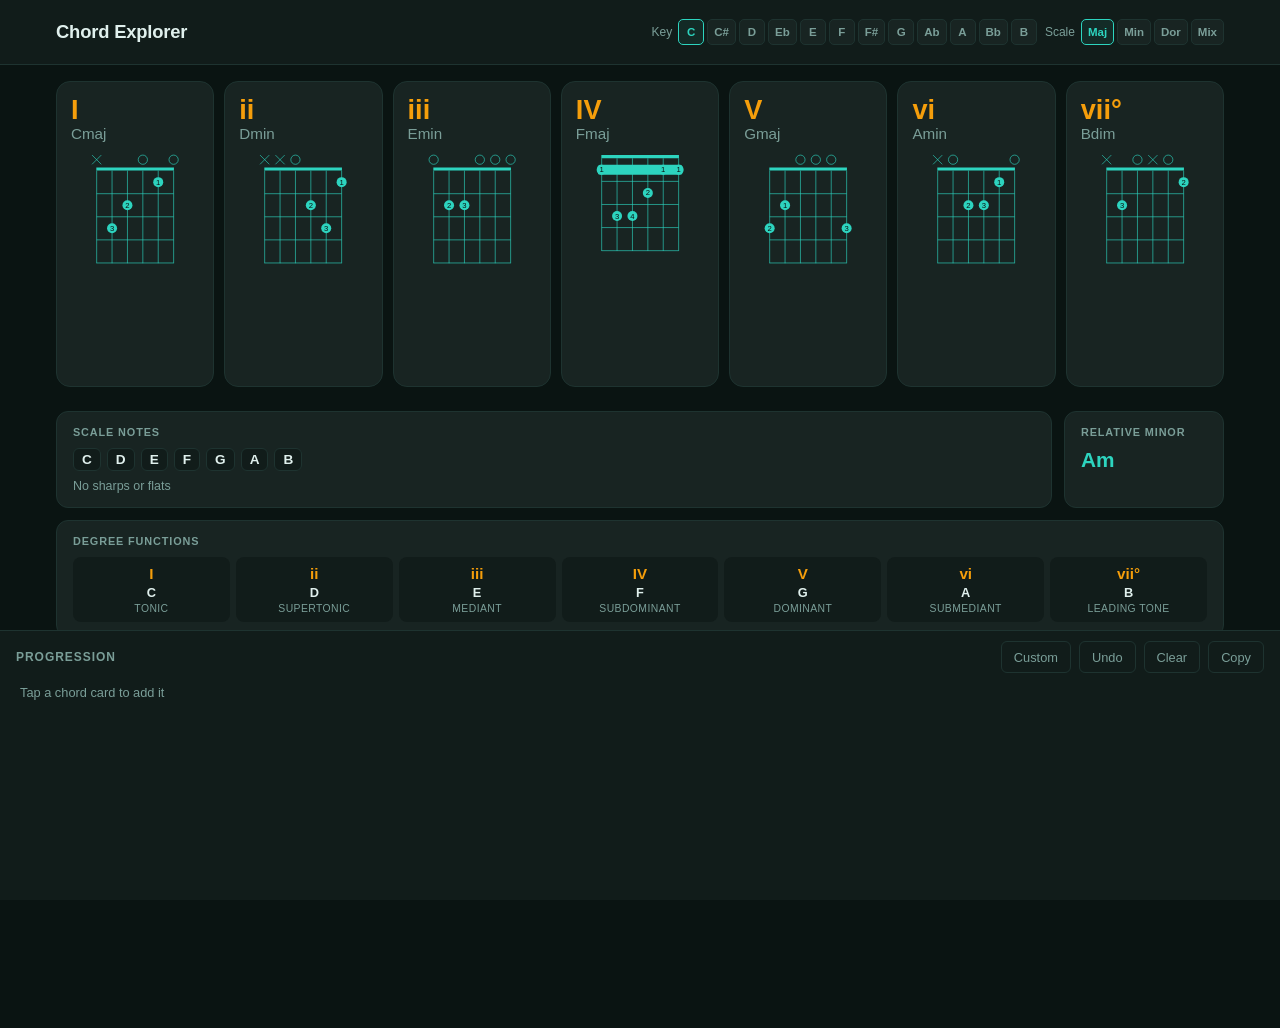
==== commit 7cbe8937: "Update chord site: add chord-detect, fix key sig label Replaces 'No accidentals' with 'No sharps or " ====
--- a/chords/index.html
+++ b/chords/index.html
@@ -5,8 +5,8 @@
     <meta name="viewport" content="width=device-width, initial-scale=1.0" />
     <title>Chord Explorer</title>
     <link rel="icon" type="image/svg+xml" href="data:image/svg+xml,<svg xmlns='http://www.w3.org/2000/svg' viewBox='0 0 100 100'><text y='.9em' font-size='90'>🎸</text></svg>" />
-    <script type="module" crossorigin src="/chords/assets/index-DGN5VUAy.js"></script>
-    <link rel="stylesheet" crossorigin href="/chords/assets/index-DFuFRDxB.css">
+    <script type="module" crossorigin src="/chords/assets/index-CkIEqnlY.js"></script>
+    <link rel="stylesheet" crossorigin href="/chords/assets/index-nDAszoZz.css">
   </head>
   <body>
     <header id="app-header">
--- a/chords/assets/index-nDAszoZz.css
+++ b/chords/assets/index-nDAszoZz.css
@@ -0,0 +1 @@
+:root{--bg: #0a1412;--surface: #111c1a;--card: #182422;--card-hover: #1e2c29;--accent: #2dd4bf;--accent-glow: rgba(45, 212, 191, .3);--accent2: #f59e0b;--text: #e0f0ed;--text-muted: #7a9e98;--border: #1e3330;--strong-color: #2dd4bf;--strong-glow: rgba(45, 212, 191, .35);--common-color: #67e8f9;--common-glow: rgba(103, 232, 249, .25);--possible-color: #6ee7b7;--possible-glow: rgba(110, 231, 183, .2);--header-height: 64px;--footer-height: 270px}*,*:before,*:after{box-sizing:border-box;margin:0;padding:0}html{font-size:16px;-webkit-text-size-adjust:100%;overflow-x:hidden}body{overflow-x:hidden}body{font-family:-apple-system,BlinkMacSystemFont,Segoe UI,Roboto,sans-serif;background:var(--bg);color:var(--text);min-height:100dvh;display:flex;flex-direction:column}#app-header{position:sticky;top:0;z-index:100;background:var(--surface);border-bottom:1px solid var(--border)}.header-inner{max-width:1200px;margin:0 auto;padding:10px 16px;display:flex;align-items:center;gap:12px;flex-wrap:wrap}@media (min-width: 480px){.header-inner{flex-wrap:nowrap;min-height:var(--header-height);padding:0 16px}}.app-title{font-size:1.15rem;font-weight:700;color:var(--text);letter-spacing:-.01em;white-space:nowrap;flex-shrink:0}.controls{display:flex;gap:8px;flex:1;justify-content:flex-end;align-items:center}.control-group{display:flex;align-items:center;gap:6px}.control-group label{font-size:.75rem;color:var(--text-muted);font-weight:500;white-space:nowrap}.btn-group{display:flex;flex-wrap:wrap;gap:3px}.selector-btn{background:var(--card);border:1px solid var(--border);color:var(--text-muted);border-radius:5px;padding:3px 6px;font-size:.72rem;font-weight:600;cursor:pointer;min-height:26px;min-width:26px;white-space:nowrap;transition:border-color .12s,color .12s,background .12s;-webkit-tap-highlight-color:transparent;font-family:inherit}.selector-btn.active{border-color:var(--accent);color:var(--accent);background:#2dd4bf14}.selector-btn:active{background:var(--card-hover)}main{flex:1;padding:16px;padding-bottom:calc(var(--footer-height) + 24px);max-width:1200px;margin:0 auto;width:100%}#chord-grid{display:grid;grid-template-columns:repeat(2,1fr);gap:10px}@media (min-width: 480px){#chord-grid{grid-template-columns:repeat(2,1fr)}}@media (min-width: 768px){#chord-grid{grid-template-columns:repeat(3,1fr)}}@media (min-width: 1024px){#chord-grid{grid-template-columns:repeat(4,1fr)}}@media (min-width: 1200px){#chord-grid{grid-template-columns:repeat(7,1fr)}}.chord-card{position:relative;background:var(--card);border:1px solid var(--border);border-radius:14px;padding:14px;cursor:pointer;transition:border-color .2s,box-shadow .2s,background-color .2s,transform .2s;display:flex;flex-direction:column;gap:10px;-webkit-tap-highlight-color:transparent;-webkit-user-select:none;user-select:none}@media (max-width: 479px){.header-inner{gap:6px;padding:8px 10px}.app-title{font-size:1rem}.control-group label{display:none}.controls{gap:6px;justify-content:flex-start;flex:0 0 100%}}@media (max-width: 479px){.chord-card{flex-direction:column;padding:10px;gap:6px}.diagram-container{height:108px}.diagram-container svg{height:108px}.numeral{font-size:1.4rem}.chord-card.active:after{content:none}}.chord-card:active{background:var(--card-hover)}.chord-card.active{border-color:var(--accent);background:#2dd4bf24;box-shadow:0 0 0 2px var(--accent),0 12px 40px #2dd4bf73;transform:translateY(-4px) scale(1.02);z-index:1}.chord-card.strength-strong{border-color:var(--strong-color);box-shadow:0 0 12px var(--strong-glow)}.chord-card.strength-common{border-color:var(--common-color);box-shadow:0 0 8px var(--common-glow)}.chord-card.strength-possible{border-color:var(--possible-color)}.chord-card.strength-unusual{border-color:var(--border)}.suggestion-badge{position:absolute;top:-10px;right:10px;font-size:.68rem;font-weight:700;padding:2px 8px;border-radius:20px;letter-spacing:.02em;text-transform:uppercase;pointer-events:none}.badge-strong{background:var(--strong-color);color:#0a1412}.badge-common{background:var(--common-color);color:#0a1412}.badge-possible{background:var(--possible-color);color:#0a1412}.card-top{display:flex;flex-direction:column;gap:2px}.numeral{font-size:1.7rem;font-weight:800;color:var(--accent2);line-height:1;font-variant-numeric:tabular-nums}.chord-name{font-size:.95rem;color:var(--text-muted);font-weight:500}.diagram-container{display:flex;align-items:center;justify-content:center;height:130px}.diagram-container svg{width:100%;height:130px;max-width:170px}@media (min-width: 1024px){.diagram-container{height:220px}.diagram-container svg{height:220px;max-width:220px}}.diagram-container .barre,.prog-diagram .barre{fill:#2dd4bf!important}.diagram-loading{width:40px;height:40px;flex-shrink:0;border:2px solid var(--border);border-top-color:var(--accent);border-radius:50%;animation:spin .8s linear infinite}@keyframes spin{to{transform:rotate(360deg)}}.no-fingering{font-size:.75rem;color:var(--text-muted);text-align:center;line-height:1.4}#progression-bar{position:fixed;bottom:0;left:0;right:0;z-index:100;background:var(--surface);border-top:1px solid var(--border);padding:10px 16px 12px;height:var(--footer-height);display:flex;flex-direction:column;gap:8px}.progression-header{display:flex;align-items:center;justify-content:space-between}.progression-label{font-size:.75rem;font-weight:700;color:var(--text-muted);text-transform:uppercase;letter-spacing:.08em}.progression-actions{display:flex;gap:8px}.btn-ghost{background:transparent;border:1px solid var(--border);color:var(--text-muted);border-radius:6px;padding:4px 12px;font-size:.8rem;cursor:pointer;min-height:32px;transition:border-color .15s,color .15s}.btn-ghost:active,.btn-ghost:hover{border-color:var(--text-muted);color:var(--text)}.modal-backdrop{position:fixed;top:0;right:0;bottom:0;left:0;z-index:200;background:#000000b3;display:flex;align-items:center;justify-content:center;padding:16px}.modal-backdrop[hidden]{display:none}.modal{background:var(--surface);border:1px solid var(--border);border-radius:16px;padding:20px;width:100%;max-width:420px;display:flex;flex-direction:column;gap:14px}.modal-header{display:flex;align-items:center;justify-content:space-between}.modal-title{font-size:1rem;font-weight:700}.modal-close{background:none;border:none;color:var(--text-muted);font-size:1.4rem;cursor:pointer;line-height:1;padding:0 4px}.modal-hint{font-size:.75rem;color:var(--text-muted);line-height:1.4}.fret-editor{overflow-x:auto}.fret-nav-row{display:flex;align-items:center;justify-content:center;gap:12px;margin-bottom:8px}.fret-nav-btn{background:var(--card);border:1px solid var(--border);color:var(--text);border-radius:6px;width:32px;height:32px;font-size:.75rem;cursor:pointer;transition:background .12s}.fret-nav-btn:disabled{opacity:.3;cursor:default}.fret-nav-btn:not(:disabled):active{background:var(--border)}.fret-nav-label{font-size:.8rem;color:var(--text-muted);min-width:80px;text-align:center}.fret-row{display:flex;gap:6px;margin-bottom:6px;align-items:center}.fret-label-cell{width:24px;flex-shrink:0;font-size:.7rem;color:var(--text-muted);text-align:right;padding-right:4px;background:none;border:none;cursor:pointer;border-radius:4px;-webkit-tap-highlight-color:transparent;align-self:stretch}.fret-label-cell:active{color:var(--accent);background:var(--accent-glow)}.string-header{flex:1;background:var(--card);border:1px solid var(--border);color:var(--text-muted);border-radius:6px;height:36px;font-size:.8rem;font-weight:600;cursor:pointer;transition:background .12s,color .12s;-webkit-tap-highlight-color:transparent}.string-header:active{background:var(--border)}.string-header.is-muted{color:var(--text-muted);border-color:var(--text-muted)}.fret-cell{flex:1;background:var(--card);border:1px solid var(--border);border-radius:6px;height:36px;cursor:pointer;transition:background .12s,border-color .12s;-webkit-tap-highlight-color:transparent}.fret-cell.active{background:var(--accent);border-color:var(--accent)}.fret-cell.muted{opacity:.3;cursor:default}.chord-id-result{font-size:.82rem;font-weight:600;padding:8px 12px;border-radius:8px;text-align:center;letter-spacing:.01em}.chord-id-result[hidden]{display:none}.chord-id-in-key{background:#2dd4bf1a;color:var(--accent);border:1px solid rgba(45,212,191,.3)}.chord-id-out-of-key{background:#8891a814;color:var(--text-muted);border:1px solid var(--border)}.modal-footer{display:flex;gap:8px;align-items:center}.chord-name-input{flex:1;background:var(--card);border:1px solid var(--border);border-radius:8px;color:var(--text);padding:0 12px;height:40px;font-size:.9rem;min-width:0}.chord-name-input:focus{outline:none;border-color:var(--accent)}.btn-accent{background:var(--accent);border:none;color:#fff;border-radius:8px;padding:0 16px;height:40px;font-size:.85rem;font-weight:600;cursor:pointer;white-space:nowrap;flex-shrink:0;transition:opacity .15s}.btn-accent:active{opacity:.8}.progression-slots{display:flex;gap:8px;overflow-x:auto;overflow-y:visible;padding:10px 4px 2px;margin-top:-10px;scrollbar-width:none;-webkit-overflow-scrolling:touch}.progression-slots::-webkit-scrollbar{display:none}.progression-empty{font-size:.8rem;color:var(--text-muted);padding:4px 0}.prog-slot{flex-shrink:0;display:flex;flex-direction:column;align-items:center;gap:6px;background:var(--card);border:1px solid var(--border);border-radius:10px;padding:8px 14px 12px;position:relative;min-width:116px;cursor:pointer}.prog-diagram{width:108px}.prog-diagram svg{width:108px;height:112px}.prog-slot-selected{border-color:var(--accent2);box-shadow:0 0 0 2px var(--accent2);cursor:pointer}.prog-slot-selected:after{content:"▶";position:absolute;right:-14px;top:50%;transform:translateY(-50%);font-size:.65rem;color:var(--accent2);pointer-events:none;z-index:1}.prog-numeral{font-size:1.3rem;font-weight:700;color:var(--accent2)}.prog-name{font-size:1rem;color:var(--text-muted);white-space:nowrap}.prog-remove{position:absolute;top:-9px;right:-9px;background:var(--surface);border:1px solid rgba(239,68,68,.4);color:#ef4444;cursor:pointer;font-size:.8rem;line-height:1;width:20px;height:20px;display:flex;align-items:center;justify-content:center;border-radius:50%;transition:background .15s,border-color .15s}.prog-remove:active{background:#ef444426;border-color:#ef4444}.prog-position{font-size:.65rem;color:var(--text-muted);opacity:.5;font-variant-numeric:tabular-nums}.prog-key-divider{flex-shrink:0;display:flex;flex-direction:column;align-items:center;justify-content:center;gap:4px;padding:0 4px;align-self:stretch}.prog-key-divider:before{content:"";display:block;width:1px;flex:1;background:var(--accent);opacity:.4;margin:0 auto}.prog-key-label{font-size:.62rem;font-weight:700;color:var(--accent);letter-spacing:.04em;text-transform:uppercase;writing-mode:vertical-rl;text-orientation:mixed;opacity:.7}#theory-panel{margin-top:24px;display:flex;flex-direction:column;gap:12px}.theory-row{display:flex;gap:12px;flex-wrap:wrap}.theory-block{background:var(--card);border:1px solid var(--border);border-radius:12px;padding:14px 16px}.theory-block-scale{flex:1;min-width:220px}.theory-block-related{min-width:160px}.theory-block-full{width:100%}.theory-label{font-size:.68rem;font-weight:700;text-transform:uppercase;letter-spacing:.08em;color:var(--text-muted);margin-bottom:10px}.theory-notes{display:flex;flex-wrap:wrap;gap:6px;margin-bottom:8px}.note-chip{background:var(--surface);border:1px solid var(--border);border-radius:6px;padding:3px 8px;font-size:.85rem;font-weight:600;color:var(--text)}.theory-keysig{font-size:.78rem;color:var(--text-muted)}.theory-related-key{font-size:1.3rem;font-weight:700;color:var(--accent);margin-top:2px}.theory-functions{display:grid;grid-template-columns:repeat(7,1fr);gap:6px}@media (max-width: 767px){.theory-functions{grid-template-columns:repeat(4,1fr)}}.theory-fn{display:flex;flex-direction:column;align-items:center;gap:3px;background:var(--surface);border-radius:8px;padding:8px 4px;text-align:center}.fn-numeral{font-size:.95rem;font-weight:700;color:var(--accent2)}.fn-root{font-size:.8rem;font-weight:600;color:var(--text)}.fn-name{font-size:.65rem;color:var(--text-muted);text-transform:uppercase;letter-spacing:.04em}.theory-progressions{display:flex;flex-wrap:wrap;gap:8px}.prog-preset{background:var(--surface);border:1px solid var(--border);color:var(--text);border-radius:8px;padding:8px 14px;font-size:.82rem;font-weight:600;cursor:pointer;font-family:inherit;transition:border-color .15s,color .15s,background .15s;-webkit-tap-highlight-color:transparent}.prog-preset:hover,.prog-preset:active{border-color:var(--accent);color:var(--accent);background:#2dd4bf0f}
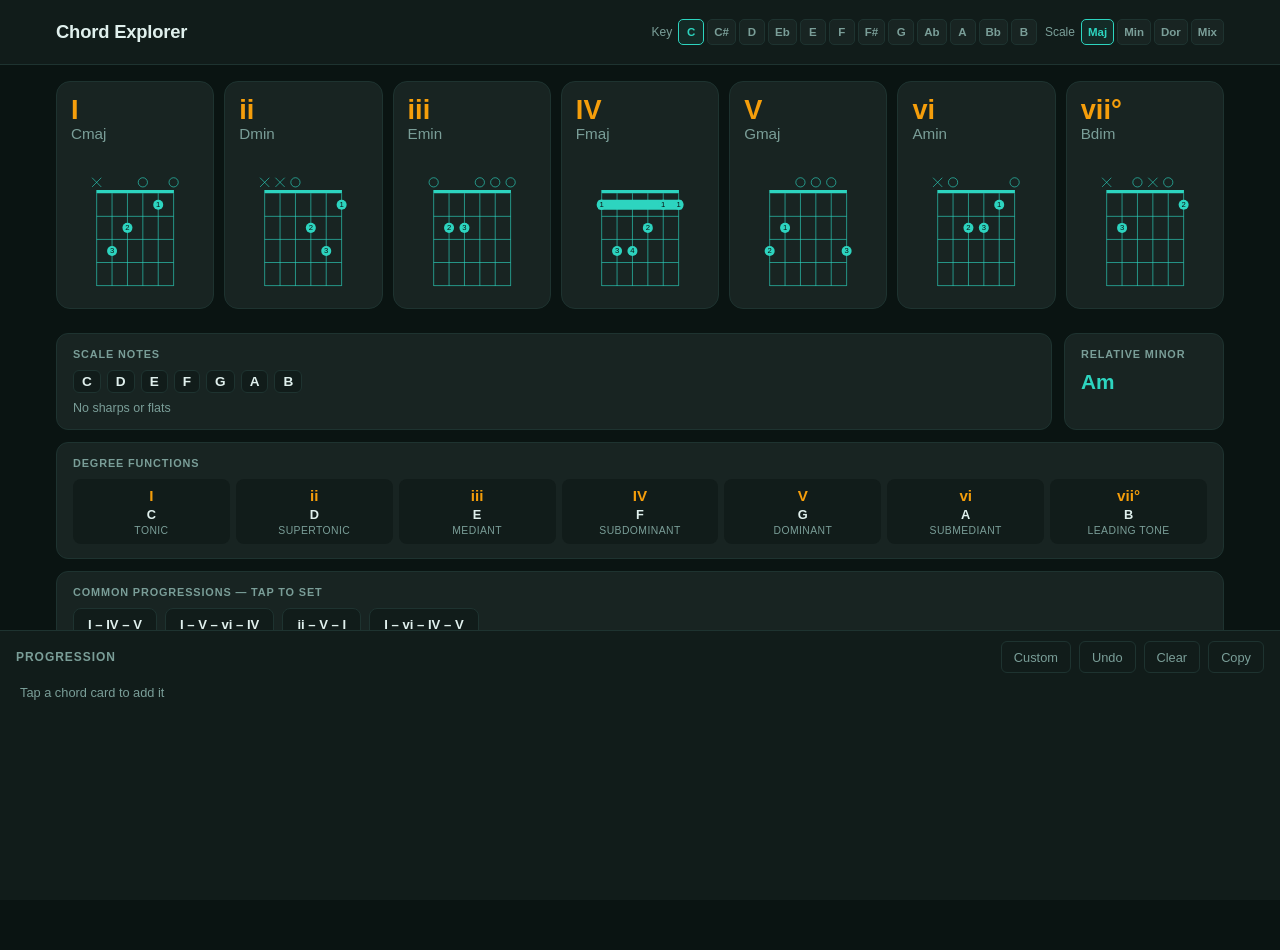
==== commit 396f1e16: "Update chord site: fix diagram alignment and add padding Co-Authored-By: Claude Sonnet 4.6 <noreply@" ====
--- a/chords/index.html
+++ b/chords/index.html
@@ -5,8 +5,8 @@
     <meta name="viewport" content="width=device-width, initial-scale=1.0" />
     <title>Chord Explorer</title>
     <link rel="icon" type="image/svg+xml" href="data:image/svg+xml,<svg xmlns='http://www.w3.org/2000/svg' viewBox='0 0 100 100'><text y='.9em' font-size='90'>🎸</text></svg>" />
-    <script type="module" crossorigin src="/chords/assets/index-CkIEqnlY.js"></script>
-    <link rel="stylesheet" crossorigin href="/chords/assets/index-nDAszoZz.css">
+    <script type="module" crossorigin src="/chords/assets/index-BFsKRu4Z.js"></script>
+    <link rel="stylesheet" crossorigin href="/chords/assets/index-DMAaNh43.css">
   </head>
   <body>
     <header id="app-header">
--- a/chords/assets/index-DMAaNh43.css
+++ b/chords/assets/index-DMAaNh43.css
@@ -0,0 +1 @@
+:root{--bg: #0a1412;--surface: #111c1a;--card: #182422;--card-hover: #1e2c29;--accent: #2dd4bf;--accent-glow: rgba(45, 212, 191, .3);--accent2: #f59e0b;--text: #e0f0ed;--text-muted: #7a9e98;--border: #1e3330;--strong-color: #2dd4bf;--strong-glow: rgba(45, 212, 191, .35);--common-color: #67e8f9;--common-glow: rgba(103, 232, 249, .25);--possible-color: #6ee7b7;--possible-glow: rgba(110, 231, 183, .2);--header-height: 64px;--footer-height: 270px}*,*:before,*:after{box-sizing:border-box;margin:0;padding:0}html{font-size:16px;-webkit-text-size-adjust:100%;overflow-x:hidden}body{overflow-x:hidden}body{font-family:-apple-system,BlinkMacSystemFont,Segoe UI,Roboto,sans-serif;background:var(--bg);color:var(--text);min-height:100dvh;display:flex;flex-direction:column}#app-header{position:sticky;top:0;z-index:100;background:var(--surface);border-bottom:1px solid var(--border)}.header-inner{max-width:1200px;margin:0 auto;padding:10px 16px;display:flex;align-items:center;gap:12px;flex-wrap:wrap}@media (min-width: 480px){.header-inner{flex-wrap:nowrap;min-height:var(--header-height);padding:0 16px}}.app-title{font-size:1.15rem;font-weight:700;color:var(--text);letter-spacing:-.01em;white-space:nowrap;flex-shrink:0}.controls{display:flex;gap:8px;flex:1;justify-content:flex-end;align-items:center}.control-group{display:flex;align-items:center;gap:6px}.control-group label{font-size:.75rem;color:var(--text-muted);font-weight:500;white-space:nowrap}.btn-group{display:flex;flex-wrap:wrap;gap:3px}.selector-btn{background:var(--card);border:1px solid var(--border);color:var(--text-muted);border-radius:5px;padding:3px 6px;font-size:.72rem;font-weight:600;cursor:pointer;min-height:26px;min-width:26px;white-space:nowrap;transition:border-color .12s,color .12s,background .12s;-webkit-tap-highlight-color:transparent;font-family:inherit}.selector-btn.active{border-color:var(--accent);color:var(--accent);background:#2dd4bf14}.selector-btn:active{background:var(--card-hover)}main{flex:1;padding:16px;padding-bottom:calc(var(--footer-height) + 24px);max-width:1200px;margin:0 auto;width:100%}#chord-grid{display:grid;grid-template-columns:repeat(2,1fr);gap:10px}@media (min-width: 480px){#chord-grid{grid-template-columns:repeat(2,1fr)}}@media (min-width: 768px){#chord-grid{grid-template-columns:repeat(3,1fr)}}@media (min-width: 1024px){#chord-grid{grid-template-columns:repeat(4,1fr)}}@media (min-width: 1200px){#chord-grid{grid-template-columns:repeat(7,1fr)}}.chord-card{position:relative;background:var(--card);border:1px solid var(--border);border-radius:14px;padding:14px;cursor:pointer;transition:border-color .2s,box-shadow .2s,background-color .2s,transform .2s;display:flex;flex-direction:column;gap:10px;-webkit-tap-highlight-color:transparent;-webkit-user-select:none;user-select:none}@media (max-width: 479px){.header-inner{gap:6px;padding:8px 10px}.app-title{font-size:1rem}.control-group label{display:none}.controls{gap:6px;justify-content:flex-start;flex:0 0 100%}}@media (max-width: 479px){.chord-card{flex-direction:column;padding:10px;gap:6px}.diagram-container svg{height:auto}.numeral{font-size:1.4rem}.chord-card.active:after{content:none}}.chord-card:active{background:var(--card-hover)}.chord-card.active{border-color:var(--accent);background:#2dd4bf24;box-shadow:0 0 0 2px var(--accent),0 12px 40px #2dd4bf73;transform:translateY(-4px) scale(1.02);z-index:1}.chord-card.strength-strong{border-color:var(--strong-color);box-shadow:0 0 12px var(--strong-glow)}.chord-card.strength-common{border-color:var(--common-color);box-shadow:0 0 8px var(--common-glow)}.chord-card.strength-possible{border-color:var(--possible-color)}.chord-card.strength-unusual{border-color:var(--border)}.suggestion-badge{position:absolute;top:-10px;right:10px;font-size:.68rem;font-weight:700;padding:2px 8px;border-radius:20px;letter-spacing:.02em;text-transform:uppercase;pointer-events:none}.badge-strong{background:var(--strong-color);color:#0a1412}.badge-common{background:var(--common-color);color:#0a1412}.badge-possible{background:var(--possible-color);color:#0a1412}.card-top{display:flex;flex-direction:column;gap:2px}.numeral{font-size:1.7rem;font-weight:800;color:var(--accent2);line-height:1;font-variant-numeric:tabular-nums}.chord-name{font-size:.95rem;color:var(--text-muted);font-weight:500}.diagram-container{display:flex;align-items:center;justify-content:center;padding-bottom:6px}.diagram-container svg{width:100%;height:auto;max-width:170px}@media (min-width: 1024px){.diagram-container svg{max-width:220px}}.diagram-container .barre,.prog-diagram .barre{fill:#2dd4bf!important}.diagram-loading{width:40px;height:40px;flex-shrink:0;border:2px solid var(--border);border-top-color:var(--accent);border-radius:50%;animation:spin .8s linear infinite}@keyframes spin{to{transform:rotate(360deg)}}.no-fingering{font-size:.75rem;color:var(--text-muted);text-align:center;line-height:1.4}#progression-bar{position:fixed;bottom:0;left:0;right:0;z-index:100;background:var(--surface);border-top:1px solid var(--border);padding:10px 16px 12px;height:var(--footer-height);display:flex;flex-direction:column;gap:8px}.progression-header{display:flex;align-items:center;justify-content:space-between}.progression-label{font-size:.75rem;font-weight:700;color:var(--text-muted);text-transform:uppercase;letter-spacing:.08em}.progression-actions{display:flex;gap:8px}.btn-ghost{background:transparent;border:1px solid var(--border);color:var(--text-muted);border-radius:6px;padding:4px 12px;font-size:.8rem;cursor:pointer;min-height:32px;transition:border-color .15s,color .15s}.btn-ghost:active,.btn-ghost:hover{border-color:var(--text-muted);color:var(--text)}.modal-backdrop{position:fixed;top:0;right:0;bottom:0;left:0;z-index:200;background:#000000b3;display:flex;align-items:center;justify-content:center;padding:16px}.modal-backdrop[hidden]{display:none}.modal{background:var(--surface);border:1px solid var(--border);border-radius:16px;padding:20px;width:100%;max-width:420px;display:flex;flex-direction:column;gap:14px}.modal-header{display:flex;align-items:center;justify-content:space-between}.modal-title{font-size:1rem;font-weight:700}.modal-close{background:none;border:none;color:var(--text-muted);font-size:1.4rem;cursor:pointer;line-height:1;padding:0 4px}.modal-hint{font-size:.75rem;color:var(--text-muted);line-height:1.4}.fret-editor{overflow-x:auto}.fret-nav-row{display:flex;align-items:center;justify-content:center;gap:12px;margin-bottom:8px}.fret-nav-btn{background:var(--card);border:1px solid var(--border);color:var(--text);border-radius:6px;width:32px;height:32px;font-size:.75rem;cursor:pointer;transition:background .12s}.fret-nav-btn:disabled{opacity:.3;cursor:default}.fret-nav-btn:not(:disabled):active{background:var(--border)}.fret-nav-label{font-size:.8rem;color:var(--text-muted);min-width:80px;text-align:center}.fret-row{display:flex;gap:6px;margin-bottom:6px;align-items:center}.fret-label-cell{width:24px;flex-shrink:0;font-size:.7rem;color:var(--text-muted);text-align:right;padding-right:4px;background:none;border:none;cursor:pointer;border-radius:4px;-webkit-tap-highlight-color:transparent;align-self:stretch}.fret-label-cell:active{color:var(--accent);background:var(--accent-glow)}.string-header{flex:1;background:var(--card);border:1px solid var(--border);color:var(--text-muted);border-radius:6px;height:36px;font-size:.8rem;font-weight:600;cursor:pointer;transition:background .12s,color .12s;-webkit-tap-highlight-color:transparent}.string-header:active{background:var(--border)}.string-header.is-muted{color:var(--text-muted);border-color:var(--text-muted)}.fret-cell{flex:1;background:var(--card);border:1px solid var(--border);border-radius:6px;height:36px;cursor:pointer;transition:background .12s,border-color .12s;-webkit-tap-highlight-color:transparent}.fret-cell.active{background:var(--accent);border-color:var(--accent)}.fret-cell.muted{opacity:.3;cursor:default}.chord-id-result{font-size:.82rem;font-weight:600;padding:8px 12px;border-radius:8px;text-align:center;letter-spacing:.01em}.chord-id-result[hidden]{display:none}.chord-id-in-key{background:#2dd4bf1a;color:var(--accent);border:1px solid rgba(45,212,191,.3)}.chord-id-out-of-key{background:#8891a814;color:var(--text-muted);border:1px solid var(--border)}.modal-footer{display:flex;gap:8px;align-items:center}.chord-name-input{flex:1;background:var(--card);border:1px solid var(--border);border-radius:8px;color:var(--text);padding:0 12px;height:40px;font-size:.9rem;min-width:0}.chord-name-input:focus{outline:none;border-color:var(--accent)}.btn-accent{background:var(--accent);border:none;color:#fff;border-radius:8px;padding:0 16px;height:40px;font-size:.85rem;font-weight:600;cursor:pointer;white-space:nowrap;flex-shrink:0;transition:opacity .15s}.btn-accent:active{opacity:.8}.progression-slots{display:flex;gap:8px;overflow-x:auto;overflow-y:visible;padding:10px 4px 2px;margin-top:-10px;scrollbar-width:none;-webkit-overflow-scrolling:touch}.progression-slots::-webkit-scrollbar{display:none}.progression-empty{font-size:.8rem;color:var(--text-muted);padding:4px 0}.prog-slot{flex-shrink:0;display:flex;flex-direction:column;align-items:center;gap:6px;background:var(--card);border:1px solid var(--border);border-radius:10px;padding:8px 14px 12px;position:relative;min-width:116px;cursor:pointer}.prog-diagram{width:108px}.prog-diagram svg{width:108px;height:112px}.prog-slot-selected{border-color:var(--accent2);box-shadow:0 0 0 2px var(--accent2);cursor:pointer}.prog-slot-selected:after{content:"▶";position:absolute;right:-14px;top:50%;transform:translateY(-50%);font-size:.65rem;color:var(--accent2);pointer-events:none;z-index:1}.prog-numeral{font-size:1.3rem;font-weight:700;color:var(--accent2)}.prog-name{font-size:1rem;color:var(--text-muted);white-space:nowrap}.prog-remove{position:absolute;top:-9px;right:-9px;background:var(--surface);border:1px solid rgba(239,68,68,.4);color:#ef4444;cursor:pointer;font-size:.8rem;line-height:1;width:20px;height:20px;display:flex;align-items:center;justify-content:center;border-radius:50%;transition:background .15s,border-color .15s}.prog-remove:active{background:#ef444426;border-color:#ef4444}.prog-position{font-size:.65rem;color:var(--text-muted);opacity:.5;font-variant-numeric:tabular-nums}.prog-key-divider{flex-shrink:0;display:flex;flex-direction:column;align-items:center;justify-content:center;gap:4px;padding:0 4px;align-self:stretch}.prog-key-divider:before{content:"";display:block;width:1px;flex:1;background:var(--accent);opacity:.4;margin:0 auto}.prog-key-label{font-size:.62rem;font-weight:700;color:var(--accent);letter-spacing:.04em;text-transform:uppercase;writing-mode:vertical-rl;text-orientation:mixed;opacity:.7}#theory-panel{margin-top:24px;display:flex;flex-direction:column;gap:12px}.theory-row{display:flex;gap:12px;flex-wrap:wrap}.theory-block{background:var(--card);border:1px solid var(--border);border-radius:12px;padding:14px 16px}.theory-block-scale{flex:1;min-width:220px}.theory-block-related{min-width:160px}.theory-block-full{width:100%}.theory-label{font-size:.68rem;font-weight:700;text-transform:uppercase;letter-spacing:.08em;color:var(--text-muted);margin-bottom:10px}.theory-notes{display:flex;flex-wrap:wrap;gap:6px;margin-bottom:8px}.note-chip{background:var(--surface);border:1px solid var(--border);border-radius:6px;padding:3px 8px;font-size:.85rem;font-weight:600;color:var(--text)}.theory-keysig{font-size:.78rem;color:var(--text-muted)}.theory-related-key{font-size:1.3rem;font-weight:700;color:var(--accent);margin-top:2px}.theory-functions{display:grid;grid-template-columns:repeat(7,1fr);gap:6px}@media (max-width: 767px){.theory-functions{grid-template-columns:repeat(4,1fr)}}.theory-fn{display:flex;flex-direction:column;align-items:center;gap:3px;background:var(--surface);border-radius:8px;padding:8px 4px;text-align:center}.fn-numeral{font-size:.95rem;font-weight:700;color:var(--accent2)}.fn-root{font-size:.8rem;font-weight:600;color:var(--text)}.fn-name{font-size:.65rem;color:var(--text-muted);text-transform:uppercase;letter-spacing:.04em}.theory-progressions{display:flex;flex-wrap:wrap;gap:8px}.prog-preset{background:var(--surface);border:1px solid var(--border);color:var(--text);border-radius:8px;padding:8px 14px;font-size:.82rem;font-weight:600;cursor:pointer;font-family:inherit;transition:border-color .15s,color .15s,background .15s;-webkit-tap-highlight-color:transparent}.prog-preset:hover,.prog-preset:active{border-color:var(--accent);color:var(--accent);background:#2dd4bf0f}
